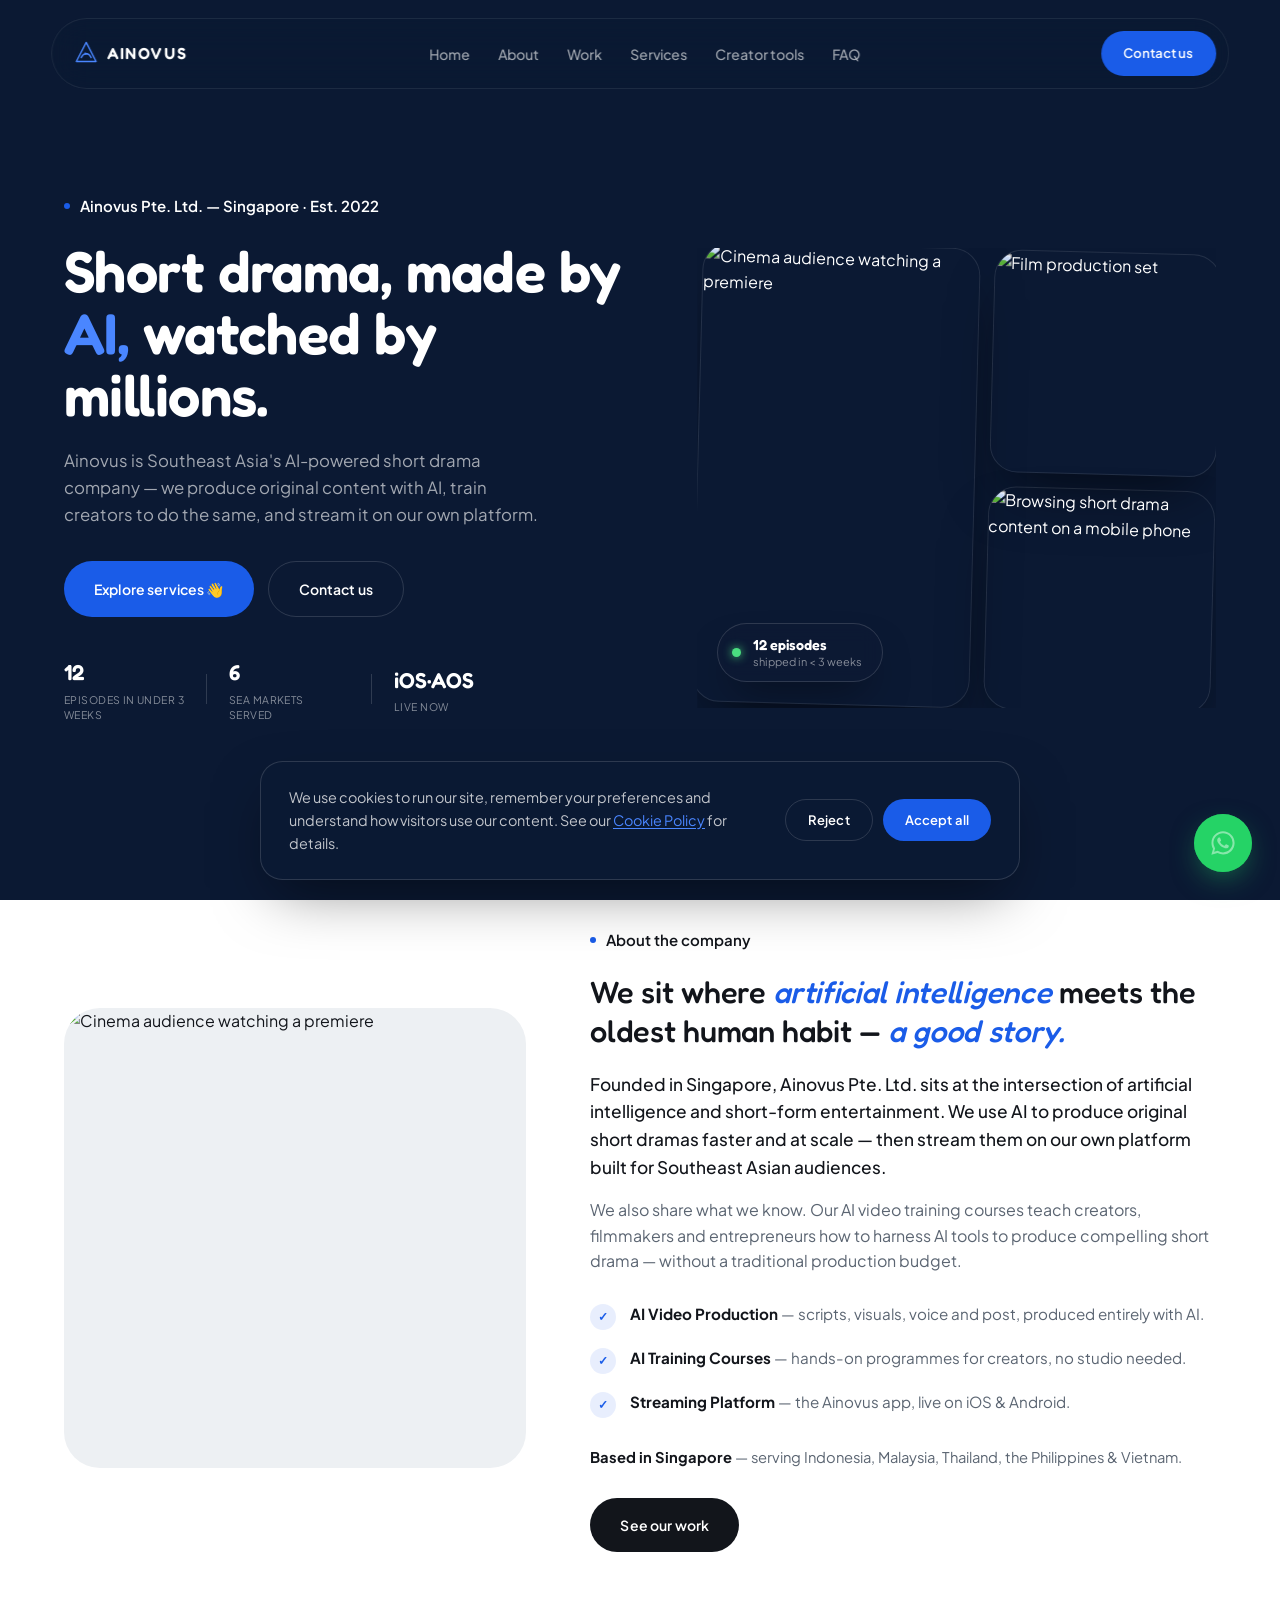
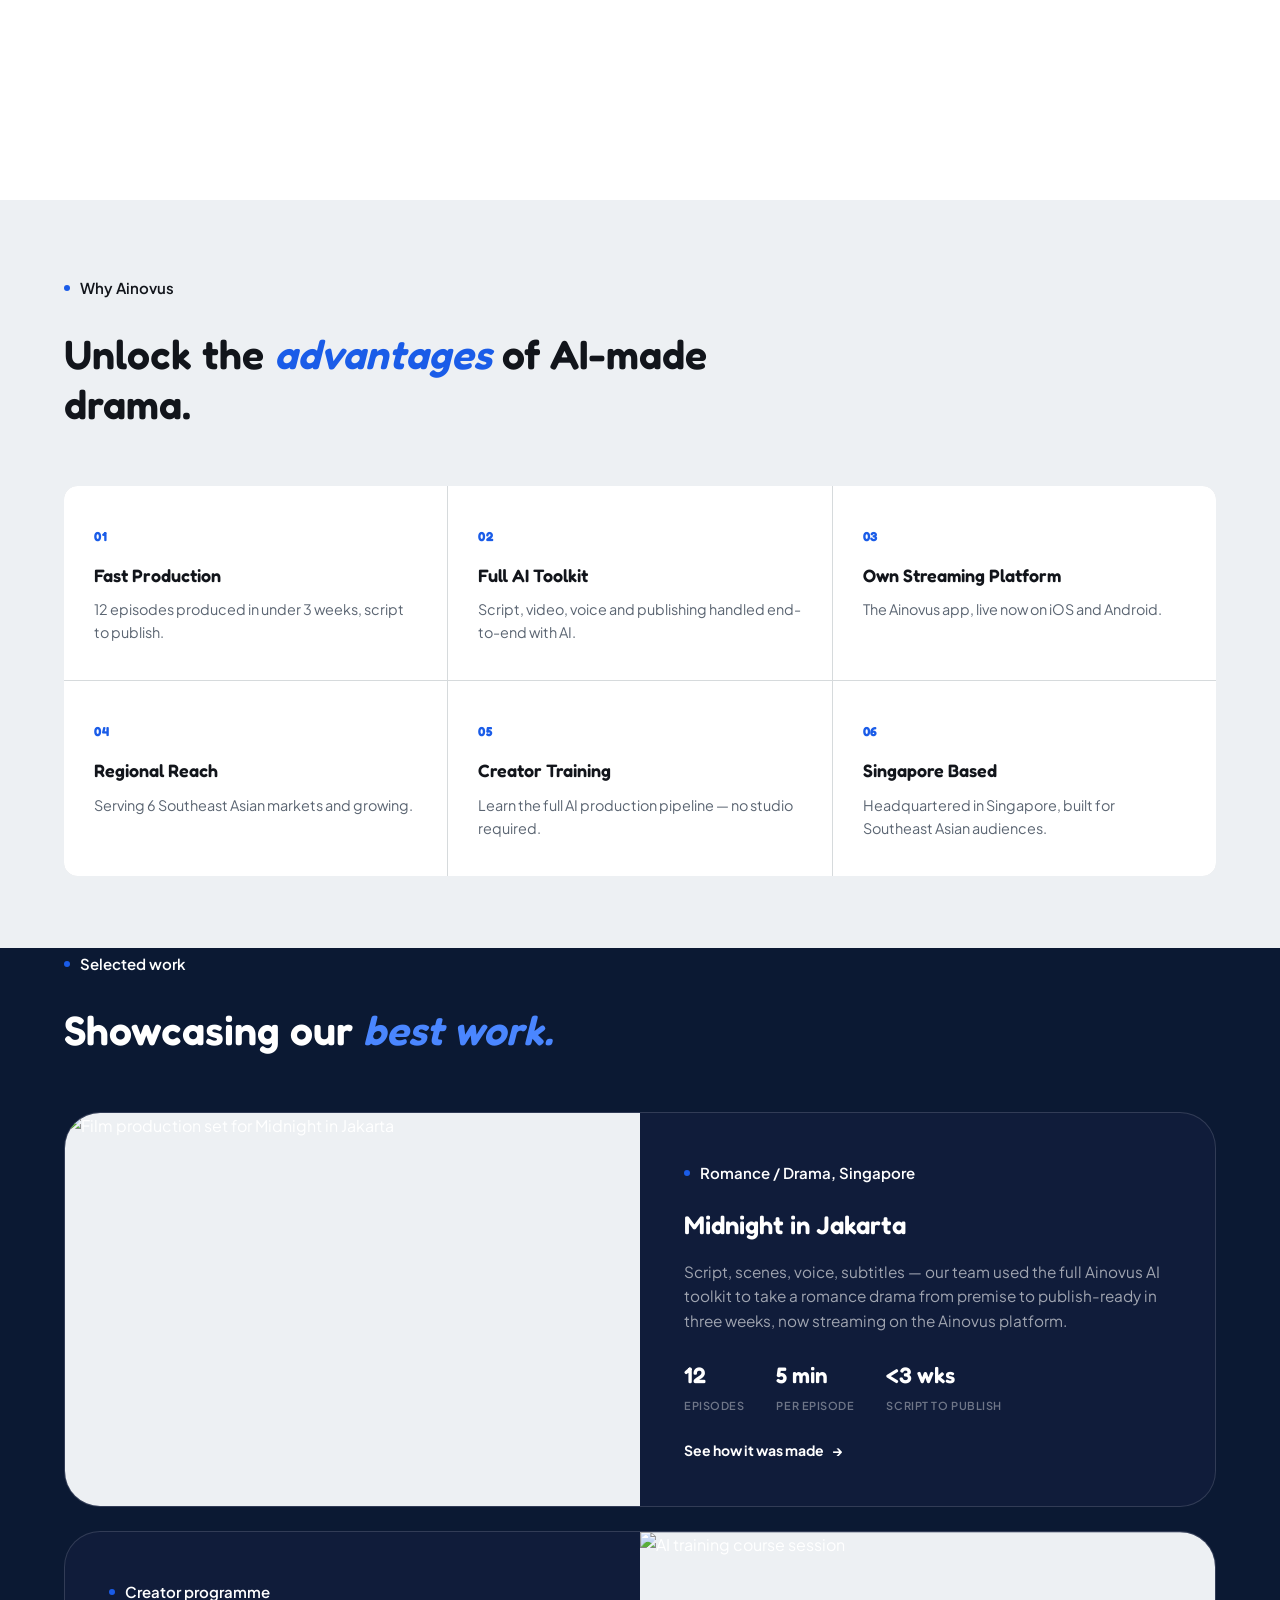
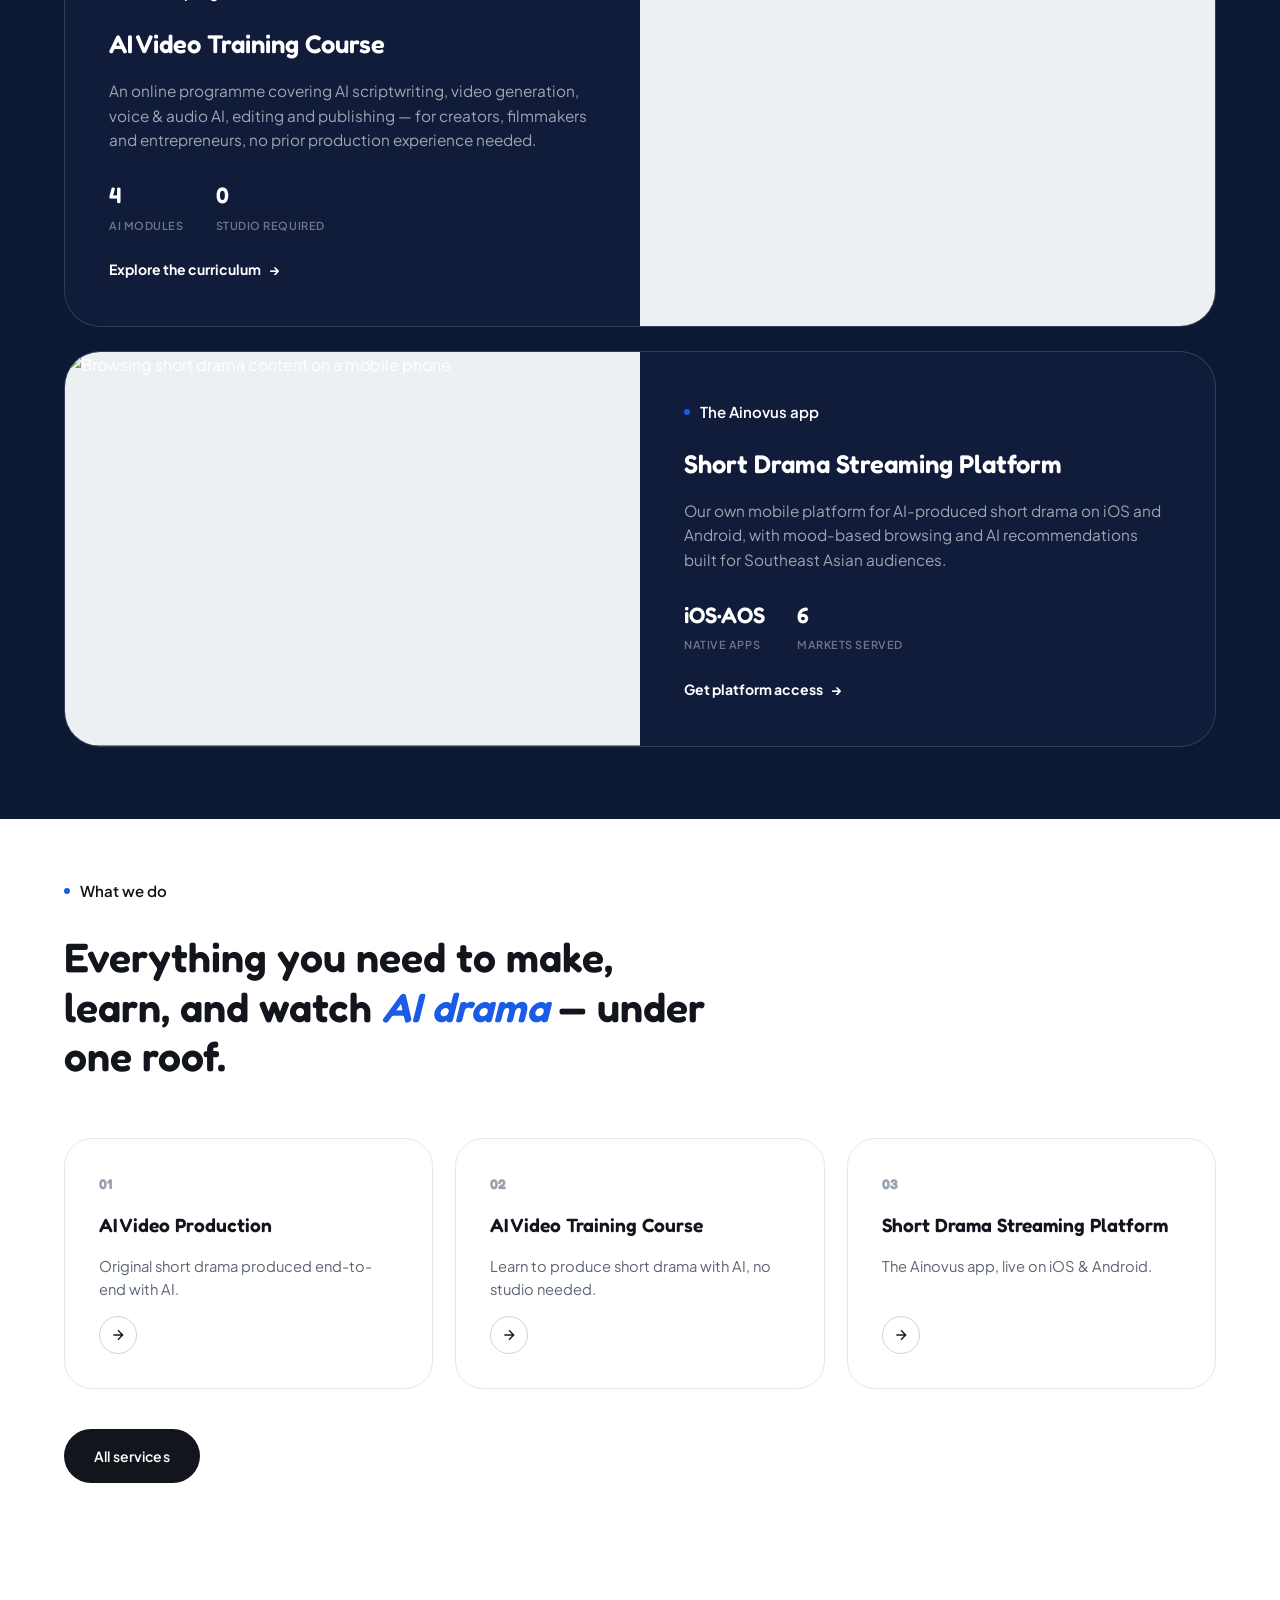
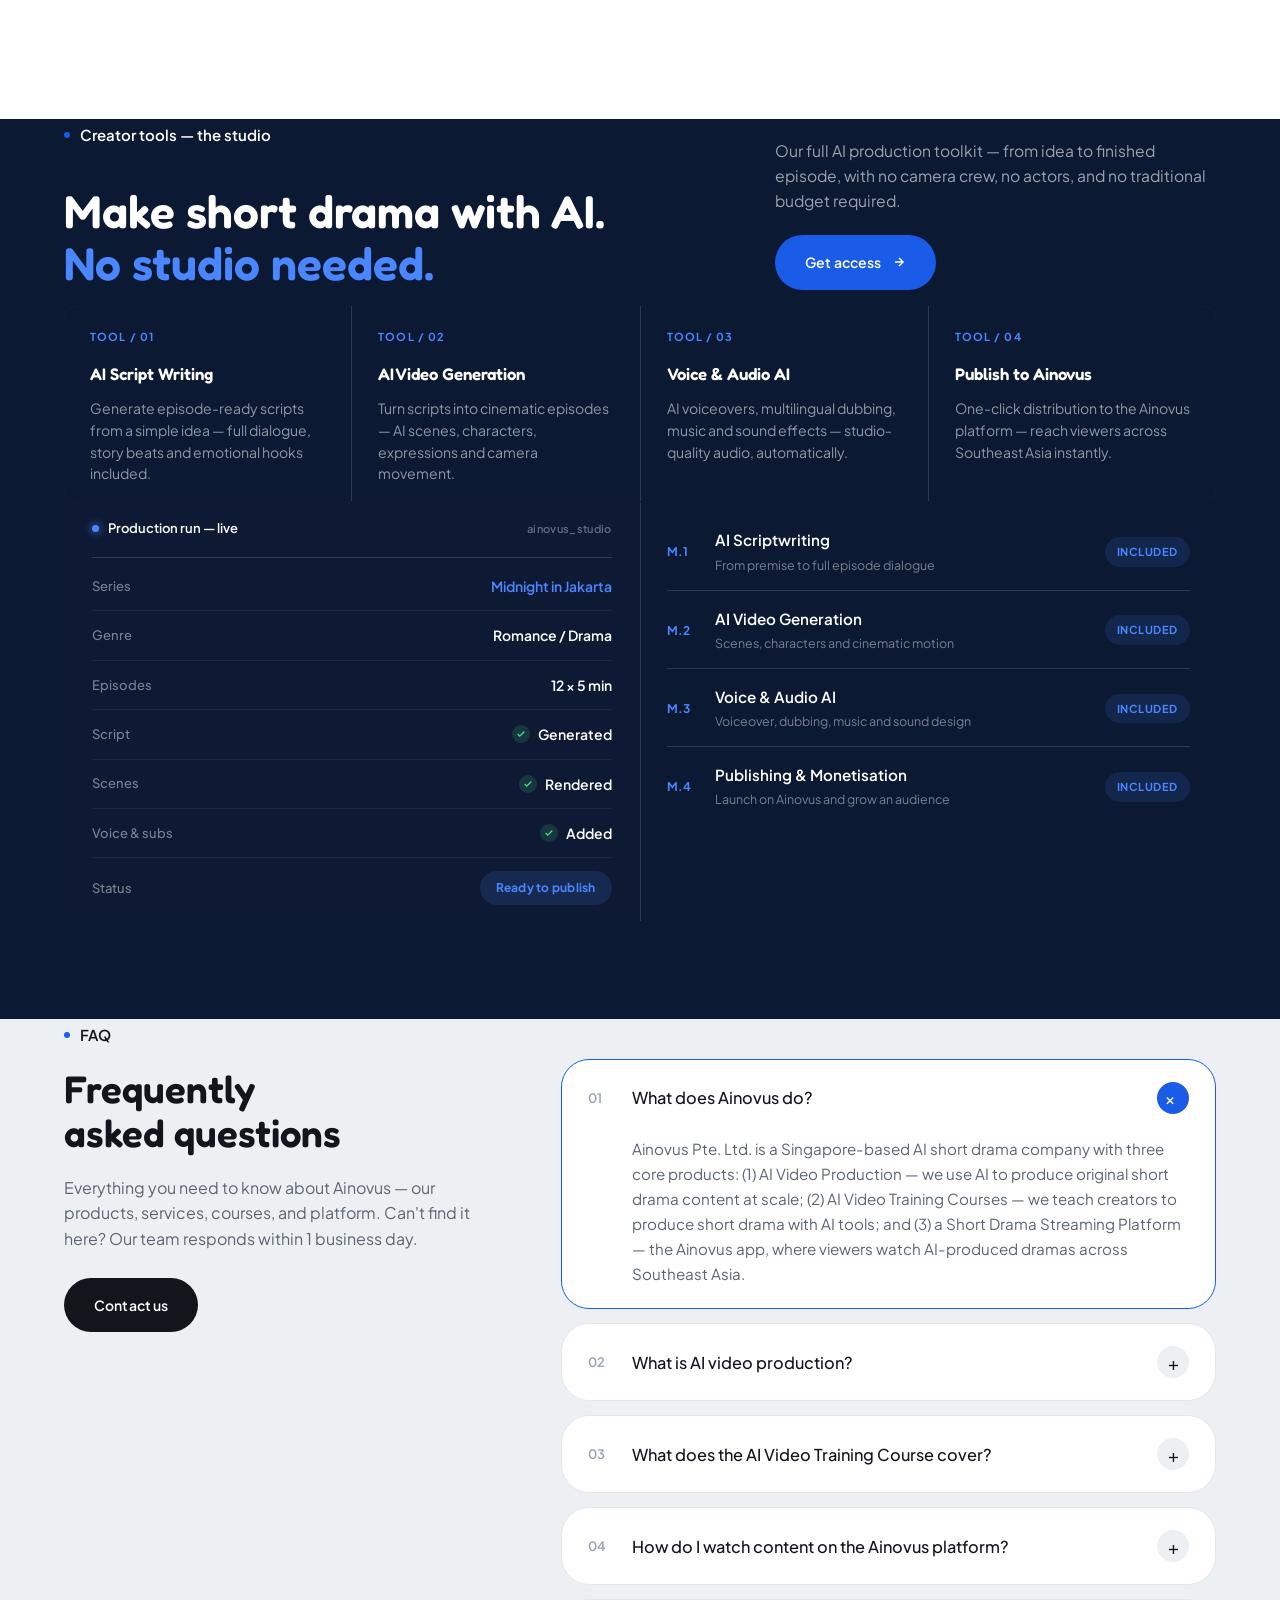
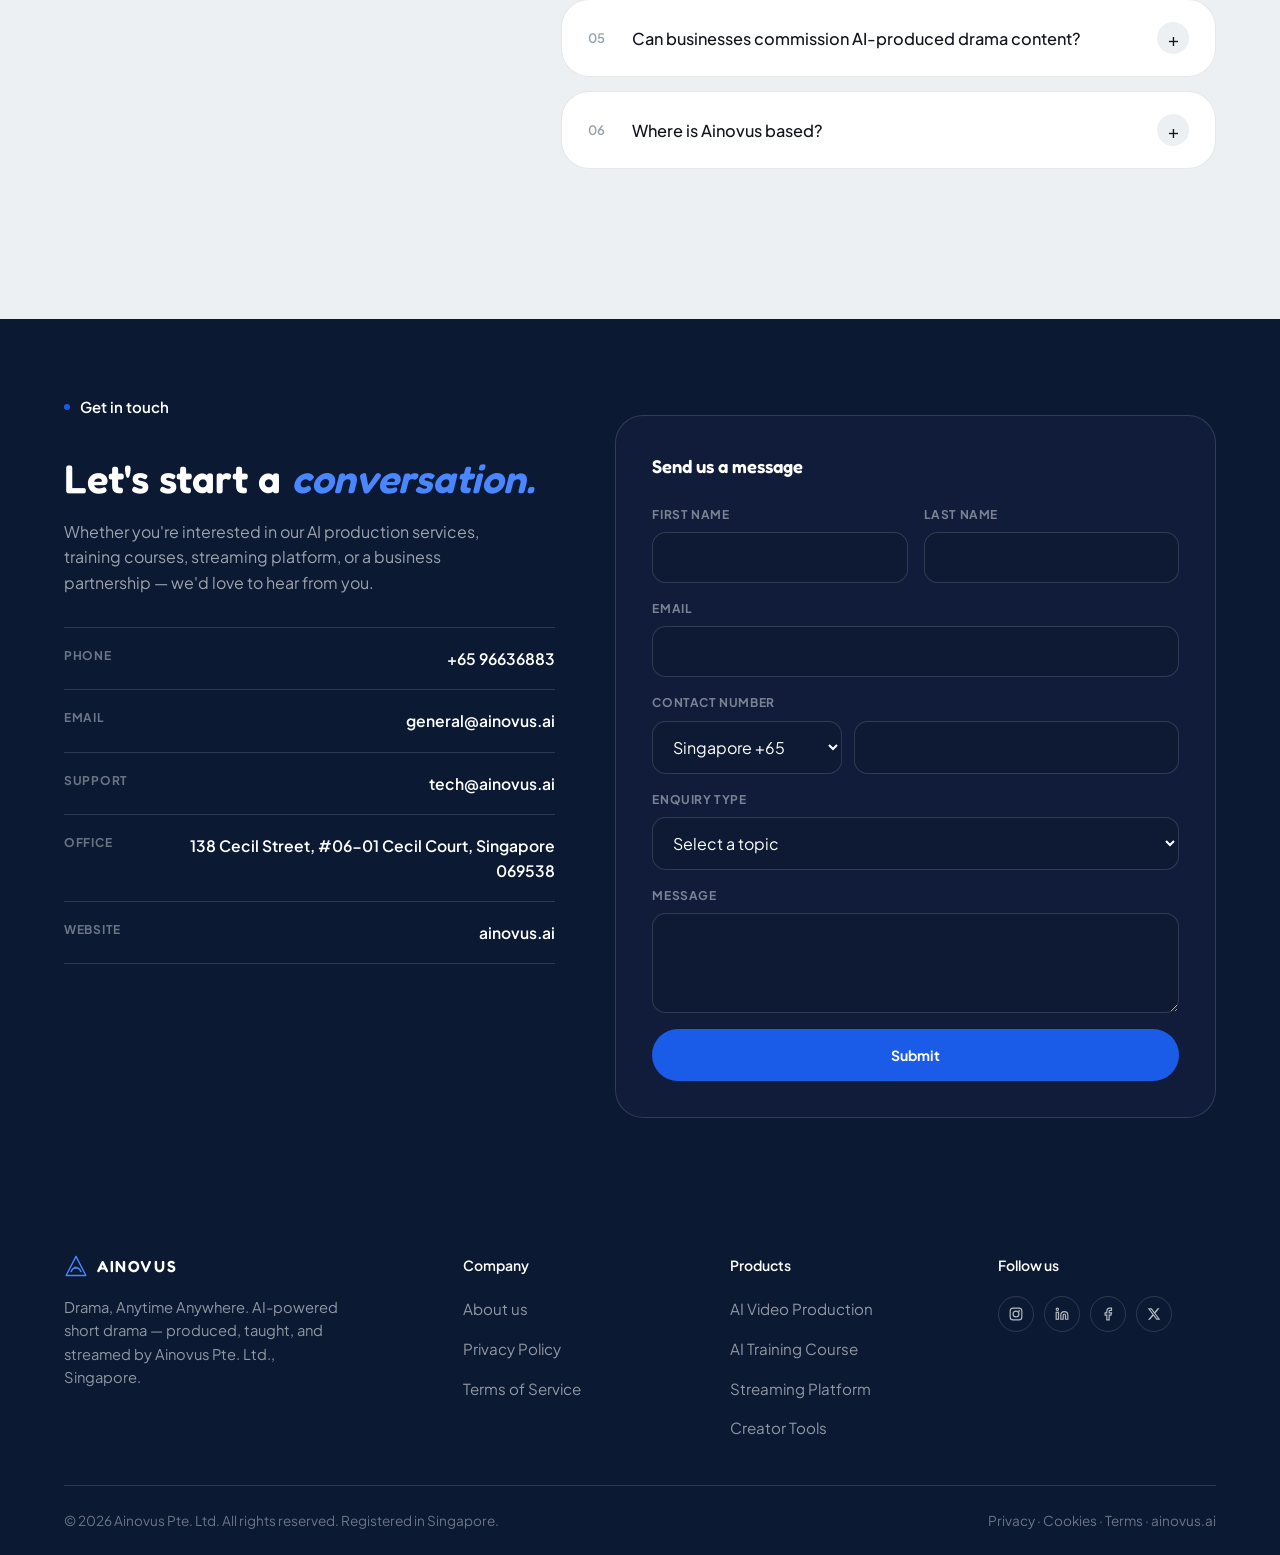
==== index.html @ 92f5eed1 "Initial commit: Ainovus AI website source Static marketing site for Ainovus Pte. Ltd. (AI short dram" ====
<!DOCTYPE html>
<html lang="en">
<head>
<meta charset="UTF-8"/>
<meta name="viewport" content="width=device-width, initial-scale=1.0, viewport-fit=cover"/>
<title>Ainovus Pte. Ltd. — AI Short Drama Studio | Produce. Learn. Stream.</title>
<meta name="description" content="Ainovus is Southeast Asia's AI-powered short drama company — we produce original content with AI, train creators to do the same, and stream it on our own platform."/>
<meta name="theme-color" content="#0B1933"/>
<link rel="icon" href="data:image/svg+xml,%3Csvg xmlns='http://www.w3.org/2000/svg' viewBox='0 0 34 34'%3E%3Cpath d='M17 2L31 29H3L17 2Z' stroke='%231A5CE8' stroke-width='2' stroke-linejoin='round' fill='none'/%3E%3Cpath d='M10 23.5C10 23.5 12.5 18 17 18C21.5 18 24 23.5 24 23.5' stroke='%231A5CE8' stroke-width='2' stroke-linecap='round' fill='none'/%3E%3Cpolygon points='15,16 15,20 20,18' fill='%231A5CE8'/%3E%3C/svg%3E"/>
<link rel="preconnect" href="https://fonts.googleapis.com"/>
<link rel="preconnect" href="https://fonts.gstatic.com" crossorigin=""/>
<link href="https://fonts.googleapis.com/css2?family=Fredoka:wght@400;500;600;700&family=Plus+Jakarta+Sans:wght@300;400;500;600;700;800&display=swap" rel="stylesheet"/>
<link rel="stylesheet" href="styles.css"/>
</head>
<body>

<div class="preloader" id="preloader">
  <svg class="pre-mark" viewBox="0 0 34 34" fill="none">
    <path d="M17 2L31 29H3L17 2Z" stroke="#4A86FF" stroke-width="1.4" stroke-linejoin="round"/>
    <path d="M10 23.5C10 23.5 12.5 18 17 18C21.5 18 24 23.5 24 23.5" stroke="#4A86FF" stroke-width="1.4" stroke-linecap="round"/>
    <polygon points="15,16 15,20 20,18" fill="none" stroke="#8AB4FF" stroke-width="1.2"/>
  </svg>
  <div class="pre-word">AINOVUS</div>
  <div class="pre-sub">AI Short Drama Studio</div>
</div>

<div class="scroll-progress" id="scrollProgress"></div>

<div class="nav-mask"></div>
<!-- NAV -->
<nav id="nav">
  <a class="nav-logo" href="#home">
    <svg viewBox="0 0 34 34" fill="none">
      <path d="M17 2L31 29H3L17 2Z" stroke="#4A86FF" stroke-width="2" stroke-linejoin="round"/>
      <path d="M10 23.5C10 23.5 12.5 18 17 18C21.5 18 24 23.5 24 23.5" stroke="#4A86FF" stroke-width="2" stroke-linecap="round"/>
      <polygon points="15,16 15,20 20,18" fill="#4A86FF"/>
    </svg>
    <span class="nav-word">AINOVUS</span>
  </a>
  <ul class="nav-links">
    <li><a class="nav-a" href="#home">Home</a></li>
    <li><a class="nav-a" href="#about">About</a></li>
    <li><a class="nav-a" href="#work">Work</a></li>
    <li><a class="nav-a" href="#services">Services</a></li>
    <li><a class="nav-a" href="#creators">Creator tools</a></li>
    <li><a class="nav-a" href="#faq">FAQ</a></li>
  </ul>
  <a class="nav-cta btn btn-fill" href="#contact"><span>Contact us</span></a>
  <button class="ham" id="ham" aria-label="Menu" aria-expanded="false"><span></span><span></span><span></span></button>
</nav>
<div class="mob-nav" id="mob">
  <a class="nav-a" href="#home"><small>01</small>Home</a>
  <a class="nav-a" href="#about"><small>02</small>About</a>
  <a class="nav-a" href="#work"><small>03</small>Work</a>
  <a class="nav-a" href="#services"><small>04</small>Services</a>
  <a class="nav-a" href="#creators"><small>05</small>Creator tools</a>
  <a class="nav-a" href="#faq"><small>06</small>FAQ</a>
  <a class="nav-a" href="#contact"><small>07</small>Contact us</a>
  <div class="mob-meta">Singapore · ainovus.ai · +65 96636883</div>
</div>

<!-- HERO -->
<section id="home">
  <div class="wrap hero-grid">
    <div class="hero-left">
      <div class="hero-kicker label on-dark reveal">Ainovus Pte. Ltd. — Singapore · Est. 2022</div>
      <h1 class="hero-title reveal">Short drama, made by <em>AI,</em> watched by millions.</h1>
      <p class="hero-sub reveal">Ainovus is Southeast Asia's AI-powered short drama company — we produce original content with AI, train creators to do the same, and stream it on our own platform.</p>
      <div class="hero-ctas reveal">
        <a class="btn btn-fill" href="#services"><span>Explore services 👋</span></a>
        <a class="btn btn-ghost-w" href="#contact">Contact us</a>
      </div>
      <div class="hero-stats reveal">
        <div class="hstat"><span class="hstat-n">12</span><span class="hstat-l">Episodes in under 3 weeks</span></div>
        <div class="hstat-div"></div>
        <div class="hstat"><span class="hstat-n">6</span><span class="hstat-l">SEA markets served</span></div>
        <div class="hstat-div"></div>
        <div class="hstat"><span class="hstat-n">iOS·AOS</span><span class="hstat-l">Live now</span></div>
      </div>
    </div>
    <div class="hero-right reveal-img">
      <div class="collage">
        <div class="col-tile col-a"><img src="https://images.unsplash.com/photo-1489599849927-2ee91cede3ba?w=800&q=80&auto=format&fit=crop" alt="Cinema audience watching a premiere" loading="lazy" decoding="async"/></div>
        <div class="col-tile col-b"><img src="https://images.unsplash.com/photo-1598899134739-24c46f58b8c0?w=800&q=80&auto=format&fit=crop" alt="Film production set" loading="lazy" decoding="async"/></div>
        <div class="col-tile col-c"><img src="https://images.unsplash.com/photo-1586953208448-b95a79798f07?w=800&q=80&auto=format&fit=crop" alt="Browsing short drama content on a mobile phone" loading="lazy" decoding="async"/></div>
      </div>
      <div class="collage-badge">
        <span class="cb-dot"></span>
        <div><strong>12 episodes</strong><small>shipped in &lt; 3 weeks</small></div>
      </div>
    </div>
  </div>
</section>


<!-- ABOUT -->
<section id="about">
  <div class="wrap">
    <div class="split-block reveal">
      <figure class="split-img reveal-img">
        <img src="https://images.unsplash.com/photo-1489599849927-2ee91cede3ba?w=1100&q=80&auto=format&fit=crop" alt="Cinema audience watching a premiere" loading="lazy" decoding="async"/>
      </figure>
      <div class="split-body">
        <span class="label">About the company</span>
        <h2 class="split-title">We sit where <span class="it">artificial intelligence</span> meets the oldest human habit — <span class="it">a good story.</span></h2>
        <p class="lede">Founded in Singapore, Ainovus Pte. Ltd. sits at the intersection of artificial intelligence and short-form entertainment. We use AI to produce original short dramas faster and at scale — then stream them on our own platform built for Southeast Asian audiences.</p>
        <p class="body-t">We also share what we know. Our AI video training courses teach creators, filmmakers and entrepreneurs how to harness AI tools to produce compelling short drama — without a traditional production budget.</p>
        <ul class="check-list">
          <li><span class="check-ico">✓</span><div><strong>AI Video Production</strong> — scripts, visuals, voice and post, produced entirely with AI.</div></li>
          <li><span class="check-ico">✓</span><div><strong>AI Training Courses</strong> — hands-on programmes for creators, no studio needed.</div></li>
          <li><span class="check-ico">✓</span><div><strong>Streaming Platform</strong> — the Ainovus app, live on iOS &amp; Android.</div></li>
        </ul>
        <p class="based-line"><strong>Based in Singapore</strong> — serving Indonesia, Malaysia, Thailand, the Philippines &amp; Vietnam.</p>
        <a class="btn btn-dark" href="#work">See our work</a>
      </div>
    </div>
  </div>
</section>

<!-- ADVANTAGES -->
<section id="advantages" class="sec-gray">
  <div class="wrap">
    <div class="sec-head reveal">
      <span class="label">Why Ainovus</span>
      <h2 class="sec-title">Unlock the <span class="it">advantages</span> of AI-made drama.</h2>
    </div>
    <div class="adv-grid">
      <div class="adv-card reveal"><span class="adv-no">01</span><h3>Fast Production</h3><p>12 episodes produced in under 3 weeks, script to publish.</p></div>
      <div class="adv-card reveal" style="transition-delay:.06s"><span class="adv-no">02</span><h3>Full AI Toolkit</h3><p>Script, video, voice and publishing handled end-to-end with AI.</p></div>
      <div class="adv-card reveal" style="transition-delay:.12s"><span class="adv-no">03</span><h3>Own Streaming Platform</h3><p>The Ainovus app, live now on iOS and Android.</p></div>
      <div class="adv-card reveal" style="transition-delay:.18s"><span class="adv-no">04</span><h3>Regional Reach</h3><p>Serving 6 Southeast Asian markets and growing.</p></div>
      <div class="adv-card reveal" style="transition-delay:.24s"><span class="adv-no">05</span><h3>Creator Training</h3><p>Learn the full AI production pipeline — no studio required.</p></div>
      <div class="adv-card reveal" style="transition-delay:.3s"><span class="adv-no">06</span><h3>Singapore Based</h3><p>Headquartered in Singapore, built for Southeast Asian audiences.</p></div>
    </div>
  </div>
</section>

<!-- WORK -->
<section id="work" class="sec-dark">
  <div class="wrap">
    <div class="sec-head reveal">
      <span class="label on-dark">Selected work</span>
      <h2 class="sec-title">Showcasing our <span class="it">best work.</span></h2>
    </div>

    <div class="work-item">
      <figure class="work-img reveal-img">
        <img src="https://images.unsplash.com/photo-1598899134739-24c46f58b8c0?w=900&q=80&auto=format&fit=crop" alt="Film production set for Midnight in Jakarta" loading="lazy" decoding="async"/>
      </figure>
      <div class="work-body">
        <span class="label on-dark">Romance / Drama, Singapore</span>
        <h3 class="work-title">Midnight in Jakarta</h3>
        <p class="work-desc">Script, scenes, voice, subtitles — our team used the full Ainovus AI toolkit to take a romance drama from premise to publish-ready in three weeks, now streaming on the Ainovus platform.</p>
        <div class="work-stats">
          <div class="wstat"><span class="wstat-n">12</span><span class="wstat-l">Episodes</span></div>
          <div class="wstat"><span class="wstat-n">5 min</span><span class="wstat-l">Per episode</span></div>
          <div class="wstat"><span class="wstat-n">&lt;3 wks</span><span class="wstat-l">Script to publish</span></div>
        </div>
        <a class="read-link" href="#creators">See how it was made <span class="arrow-e">→</span></a>
      </div>
    </div>

    <div class="work-item reverse">
      <figure class="work-img reveal-img">
        <img src="https://images.unsplash.com/photo-1552664730-d307ca884978?w=900&q=80&auto=format&fit=crop" alt="AI training course session" loading="lazy" decoding="async"/>
      </figure>
      <div class="work-body">
        <span class="label on-dark">Creator programme</span>
        <h3 class="work-title">AI Video Training Course</h3>
        <p class="work-desc">An online programme covering AI scriptwriting, video generation, voice &amp; audio AI, editing and publishing — for creators, filmmakers and entrepreneurs, no prior production experience needed.</p>
        <div class="work-stats">
          <div class="wstat"><span class="wstat-n">4</span><span class="wstat-l">AI modules</span></div>
          <div class="wstat"><span class="wstat-n">0</span><span class="wstat-l">Studio required</span></div>
        </div>
        <a class="read-link" href="#creators">Explore the curriculum <span class="arrow-e">→</span></a>
      </div>
    </div>

    <div class="work-item">
      <figure class="work-img reveal-img">
        <img src="https://images.unsplash.com/photo-1586953208448-b95a79798f07?w=900&q=80&auto=format&fit=crop" alt="Browsing short drama content on a mobile phone" loading="lazy" decoding="async"/>
      </figure>
      <div class="work-body">
        <span class="label on-dark">The Ainovus app</span>
        <h3 class="work-title">Short Drama Streaming Platform</h3>
        <p class="work-desc">Our own mobile platform for AI-produced short drama on iOS and Android, with mood-based browsing and AI recommendations built for Southeast Asian audiences.</p>
        <div class="work-stats">
          <div class="wstat"><span class="wstat-n">iOS·AOS</span><span class="wstat-l">Native apps</span></div>
          <div class="wstat"><span class="wstat-n">6</span><span class="wstat-l">Markets served</span></div>
        </div>
        <a class="read-link" href="#contact">Get platform access <span class="arrow-e">→</span></a>
      </div>
    </div>
  </div>
</section>

<!-- SERVICES -->
<section id="services">
  <div class="wrap">
    <div class="sec-head reveal">
      <span class="label">What we do</span>
      <h2 class="sec-title">Everything you need to make, learn, and watch <span class="it">AI drama</span> — under one roof.</h2>
    </div>
    <div class="srv-grid">
      <a class="srv-card reveal" href="#contact">
        <span class="srv-no">01</span>
        <h3 class="srv-name">AI Video Production</h3>
        <p class="srv-desc">Original short drama produced end-to-end with AI.</p>
        <span class="srv-arrow"><svg width="16" height="16" viewBox="0 0 24 24" fill="none" stroke="currentColor" stroke-width="2"><path d="M5 12h14M12 5l7 7-7 7"/></svg></span>
      </a>
      <a class="srv-card reveal" style="transition-delay:.06s" href="#contact">
        <span class="srv-no">02</span>
        <h3 class="srv-name">AI Video Training Course</h3>
        <p class="srv-desc">Learn to produce short drama with AI, no studio needed.</p>
        <span class="srv-arrow"><svg width="16" height="16" viewBox="0 0 24 24" fill="none" stroke="currentColor" stroke-width="2"><path d="M5 12h14M12 5l7 7-7 7"/></svg></span>
      </a>
      <a class="srv-card reveal" style="transition-delay:.12s" href="#contact">
        <span class="srv-no">03</span>
        <h3 class="srv-name">Short Drama Streaming Platform</h3>
        <p class="srv-desc">The Ainovus app, live on iOS &amp; Android.</p>
        <span class="srv-arrow"><svg width="16" height="16" viewBox="0 0 24 24" fill="none" stroke="currentColor" stroke-width="2"><path d="M5 12h14M12 5l7 7-7 7"/></svg></span>
      </a>
    </div>
    <a class="btn btn-dark srv-all" href="#contact">All services</a>
  </div>
</section>

<!-- CREATOR TOOLS -->
<section id="creators">
  <div class="wrap creators-inner">
    <div class="cr-head">
      <div class="reveal">
        <span class="label on-dark">Creator tools — the studio</span>
        <h2 class="cr-title">Make short drama with AI.<br/><em>No studio needed.</em></h2>
      </div>
      <div class="cr-side reveal">
        <p>Our full AI production toolkit — from idea to finished episode, with no camera crew, no actors, and no traditional budget required.</p>
        <a class="btn btn-fill" href="#contact"><span>Get access</span><svg width="14" height="14" viewBox="0 0 24 24" fill="none" stroke="currentColor" stroke-width="2.5"><path d="M5 12h14M12 5l7 7-7 7"/></svg></a>
      </div>
    </div>

    <div class="cr-grid">
      <div class="cr-cell reveal"><span class="cr-cell-no">Tool / 01</span><h3>AI Script Writing</h3><p>Generate episode-ready scripts from a simple idea — full dialogue, story beats and emotional hooks included.</p></div>
      <div class="cr-cell reveal" style="transition-delay:.08s"><span class="cr-cell-no">Tool / 02</span><h3>AI Video Generation</h3><p>Turn scripts into cinematic episodes — AI scenes, characters, expressions and camera movement.</p></div>
      <div class="cr-cell reveal" style="transition-delay:.16s"><span class="cr-cell-no">Tool / 03</span><h3>Voice &amp; Audio AI</h3><p>AI voiceovers, multilingual dubbing, music and sound effects — studio-quality audio, automatically.</p></div>
      <div class="cr-cell reveal" style="transition-delay:.24s"><span class="cr-cell-no">Tool / 04</span><h3>Publish to Ainovus</h3><p>One-click distribution to the Ainovus platform — reach viewers across Southeast Asia instantly.</p></div>
    </div>

    <div class="cr-log">
      <div class="log-sheet reveal" id="logSheet">
        <div class="log-head"><span class="log-live"><i></i>Production run — live</span><span class="log-tag">ainovus_studio</span></div>
        <div class="log-row"><span class="log-k">Series</span><span class="log-v accent">Midnight in Jakarta</span></div>
        <div class="log-row"><span class="log-k">Genre</span><span class="log-v">Romance / Drama</span></div>
        <div class="log-row"><span class="log-k">Episodes</span><span class="log-v">12 × 5 min</span></div>
        <div class="log-row"><span class="log-k">Script</span><span class="log-v"><span class="log-check"><svg width="10" height="10" viewBox="0 0 24 24" fill="none" stroke="currentColor" stroke-width="3"><path d="M20 6 9 17l-5-5"/></svg></span>Generated</span></div>
        <div class="log-row"><span class="log-k">Scenes</span><span class="log-v"><span class="log-check"><svg width="10" height="10" viewBox="0 0 24 24" fill="none" stroke="currentColor" stroke-width="3"><path d="M20 6 9 17l-5-5"/></svg></span>Rendered</span></div>
        <div class="log-row"><span class="log-k">Voice &amp; subs</span><span class="log-v"><span class="log-check"><svg width="10" height="10" viewBox="0 0 24 24" fill="none" stroke="currentColor" stroke-width="3"><path d="M20 6 9 17l-5-5"/></svg></span>Added</span></div>
        <div class="log-row"><span class="log-k">Status</span><span class="log-status">Ready to publish</span></div>
      </div>
      <div class="cr-modules reveal">
        <div class="mod-row"><span class="mod-no">M.1</span><span class="mod-name">AI Scriptwriting<small>From premise to full episode dialogue</small></span><span class="mod-tag">Included</span></div>
        <div class="mod-row"><span class="mod-no">M.2</span><span class="mod-name">AI Video Generation<small>Scenes, characters and cinematic motion</small></span><span class="mod-tag">Included</span></div>
        <div class="mod-row"><span class="mod-no">M.3</span><span class="mod-name">Voice &amp; Audio AI<small>Voiceover, dubbing, music and sound design</small></span><span class="mod-tag">Included</span></div>
        <div class="mod-row"><span class="mod-no">M.4</span><span class="mod-name">Publishing &amp; Monetisation<small>Launch on Ainovus and grow an audience</small></span><span class="mod-tag">Included</span></div>
      </div>
    </div>
  </div>
</section>

<!-- FAQ -->
<section id="faq" class="sec-gray">
  <div class="wrap">
    <div class="faq-grid">
      <div class="faq-left reveal">
        <span class="label">FAQ</span>
        <h2>Frequently<br/>asked questions</h2>
        <p>Everything you need to know about Ainovus — our products, services, courses, and platform. Can't find it here? Our team responds within 1 business day.</p>
        <a class="btn btn-dark" href="#contact">Contact us</a>
      </div>
      <div class="faq-list">
        <div class="fi open reveal">
          <button class="fq" aria-expanded="true"><span class="fq-no">01</span>What does Ainovus do?<span class="fi-icon">+</span></button>
          <div class="fa" style="max-height:240px"><div class="fa-inner">Ainovus Pte. Ltd. is a Singapore-based AI short drama company with three core products: (1) AI Video Production — we use AI to produce original short drama content at scale; (2) AI Video Training Courses — we teach creators to produce short drama with AI tools; and (3) a Short Drama Streaming Platform — the Ainovus app, where viewers watch AI-produced dramas across Southeast Asia.</div></div>
        </div>
        <div class="fi reveal">
          <button class="fq" aria-expanded="false"><span class="fq-no">02</span>What is AI video production?<span class="fi-icon">+</span></button>
          <div class="fa"><div class="fa-inner">AI video production uses artificial intelligence to generate short drama content — from writing scripts and creating characters to generating video scenes, adding voiceover, music, and subtitles. At Ainovus, we use this to produce high-quality short drama series much faster and more cost-effectively than traditional film production.</div></div>
        </div>
        <div class="fi reveal">
          <button class="fq" aria-expanded="false"><span class="fq-no">03</span>What does the AI Video Training Course cover?<span class="fi-icon">+</span></button>
          <div class="fa"><div class="fa-inner">Our AI video training course covers the full short drama production pipeline: Module 1 — AI scriptwriting; Module 2 — AI video generation; Module 3 — voice, audio, and sound design with AI; Module 4 — publishing and monetisation. It's designed for creators, filmmakers, and entrepreneurs. No prior production experience required.</div></div>
        </div>
        <div class="fi reveal">
          <button class="fq" aria-expanded="false"><span class="fq-no">04</span>How do I watch content on the Ainovus platform?<span class="fi-icon">+</span></button>
          <div class="fa"><div class="fa-inner">Download the Ainovus app on iOS or Android, or visit ainovus.ai. Create a free account and start watching original AI-produced short drama content. Our platform offers mood-based browsing and AI-powered recommendations tailored to Southeast Asian audiences.</div></div>
        </div>
        <div class="fi reveal">
          <button class="fq" aria-expanded="false"><span class="fq-no">05</span>Can businesses commission AI-produced drama content?<span class="fi-icon">+</span></button>
          <div class="fa"><div class="fa-inner">Yes. We work with businesses, brands, and media companies on custom AI-produced short drama content, branded series, and co-production projects. Contact us via the form below to discuss your needs.</div></div>
        </div>
        <div class="fi reveal">
          <button class="fq" aria-expanded="false"><span class="fq-no">06</span>Where is Ainovus based?<span class="fi-icon">+</span></button>
          <div class="fa"><div class="fa-inner">Ainovus Pte. Ltd. is headquartered in Singapore at 138 Cecil Street, #06-01 Cecil Court, Singapore 069538. We primarily serve Southeast Asian markets including Singapore, Indonesia, Malaysia, Thailand, the Philippines, and Vietnam.</div></div>
        </div>
      </div>
    </div>
  </div>
</section>

<!-- CONTACT -->
<section id="contact" class="sec-dark">
  <div class="wrap">
    <span class="label on-dark reveal">Get in touch</span>
    <div class="contact-grid">
      <div class="reveal">
        <h2 class="contact-h">Let's start a <span class="it">conversation.</span></h2>
        <p class="contact-p">Whether you're interested in our AI production services, training courses, streaming platform, or a business partnership — we'd love to hear from you.</p>
        <div class="cdetails">
          <div class="cd"><span class="cd-k">Phone</span><span class="cd-v"><a href="tel:+6596636883">+65 96636883</a></span></div>
          <div class="cd"><span class="cd-k">Email</span><span class="cd-v"><a href="mailto:general@ainovus.ai">general@ainovus.ai</a></span></div>
          <div class="cd"><span class="cd-k">Support</span><span class="cd-v"><a href="mailto:tech@ainovus.ai">tech@ainovus.ai</a></span></div>
          <div class="cd"><span class="cd-k">Office</span><span class="cd-v">138 Cecil Street, #06-01 Cecil Court, Singapore 069538</span></div>
          <div class="cd"><span class="cd-k">Website</span><span class="cd-v"><a href="https://ainovus.ai">ainovus.ai</a></span></div>
        </div>
      </div>
      <div class="form-wrap reveal">
        <div class="form-title">Send us a message</div>
        <form id="contactForm">
          <div class="fr2">
            <div class="fg"><label for="fname">First name</label><input id="fname" type="text" required/></div>
            <div class="fg"><label for="lname">Last name</label><input id="lname" type="text" required/></div>
          </div>
          <div class="fg"><label for="femail">Email</label><input id="femail" type="email" required/></div>
          <div class="fg">
            <label for="fphone">Contact number</label>
            <div class="fr-phone">
              <select id="fphonecode" aria-label="Country code" required>
                <option value="+65" selected>Singapore +65</option>
                <option value="+93">Afghanistan +93</option>
                <option value="+355">Albania +355</option>
                <option value="+213">Algeria +213</option>
                <option value="+1684">American Samoa +1684</option>
                <option value="+376">Andorra +376</option>
                <option value="+244">Angola +244</option>
                <option value="+1264">Anguilla +1264</option>
                <option value="+1268">Antigua and Barbuda +1268</option>
                <option value="+54">Argentina +54</option>
                <option value="+374">Armenia +374</option>
                <option value="+297">Aruba +297</option>
                <option value="+61">Australia +61</option>
                <option value="+43">Austria +43</option>
                <option value="+994">Azerbaijan +994</option>
                <option value="+1242">Bahamas +1242</option>
                <option value="+973">Bahrain +973</option>
                <option value="+880">Bangladesh +880</option>
                <option value="+1246">Barbados +1246</option>
                <option value="+375">Belarus +375</option>
                <option value="+32">Belgium +32</option>
                <option value="+501">Belize +501</option>
                <option value="+229">Benin +229</option>
                <option value="+1441">Bermuda +1441</option>
                <option value="+975">Bhutan +975</option>
                <option value="+591">Bolivia +591</option>
                <option value="+387">Bosnia and Herzegovina +387</option>
                <option value="+267">Botswana +267</option>
                <option value="+55">Brazil +55</option>
                <option value="+1284">British Virgin Islands +1284</option>
                <option value="+673">Brunei +673</option>
                <option value="+359">Bulgaria +359</option>
                <option value="+226">Burkina Faso +226</option>
                <option value="+257">Burundi +257</option>
                <option value="+855">Cambodia +855</option>
                <option value="+237">Cameroon +237</option>
                <option value="+1">Canada +1</option>
                <option value="+238">Cape Verde +238</option>
                <option value="+1345">Cayman Islands +1345</option>
                <option value="+236">Central African Republic +236</option>
                <option value="+235">Chad +235</option>
                <option value="+56">Chile +56</option>
                <option value="+86">China +86</option>
                <option value="+57">Colombia +57</option>
                <option value="+269">Comoros +269</option>
                <option value="+242">Congo +242</option>
                <option value="+243">Congo (DRC) +243</option>
                <option value="+682">Cook Islands +682</option>
                <option value="+506">Costa Rica +506</option>
                <option value="+385">Croatia +385</option>
                <option value="+53">Cuba +53</option>
                <option value="+599">Curaçao +599</option>
                <option value="+357">Cyprus +357</option>
                <option value="+420">Czech Republic +420</option>
                <option value="+45">Denmark +45</option>
                <option value="+253">Djibouti +253</option>
                <option value="+1767">Dominica +1767</option>
                <option value="+1809">Dominican Republic +1809</option>
                <option value="+593">Ecuador +593</option>
                <option value="+20">Egypt +20</option>
                <option value="+503">El Salvador +503</option>
                <option value="+240">Equatorial Guinea +240</option>
                <option value="+291">Eritrea +291</option>
                <option value="+372">Estonia +372</option>
                <option value="+268">Eswatini +268</option>
                <option value="+251">Ethiopia +251</option>
                <option value="+679">Fiji +679</option>
                <option value="+358">Finland +358</option>
                <option value="+33">France +33</option>
                <option value="+689">French Polynesia +689</option>
                <option value="+241">Gabon +241</option>
                <option value="+220">Gambia +220</option>
                <option value="+995">Georgia +995</option>
                <option value="+49">Germany +49</option>
                <option value="+233">Ghana +233</option>
                <option value="+350">Gibraltar +350</option>
                <option value="+30">Greece +30</option>
                <option value="+299">Greenland +299</option>
                <option value="+1473">Grenada +1473</option>
                <option value="+1671">Guam +1671</option>
                <option value="+502">Guatemala +502</option>
                <option value="+44">Guernsey +44</option>
                <option value="+224">Guinea +224</option>
                <option value="+245">Guinea-Bissau +245</option>
                <option value="+592">Guyana +592</option>
                <option value="+509">Haiti +509</option>
                <option value="+504">Honduras +504</option>
                <option value="+852">Hong Kong +852</option>
                <option value="+36">Hungary +36</option>
                <option value="+354">Iceland +354</option>
                <option value="+91">India +91</option>
                <option value="+62">Indonesia +62</option>
                <option value="+98">Iran +98</option>
                <option value="+964">Iraq +964</option>
                <option value="+353">Ireland +353</option>
                <option value="+44">Isle of Man +44</option>
                <option value="+972">Israel +972</option>
                <option value="+39">Italy +39</option>
                <option value="+225">Ivory Coast +225</option>
                <option value="+1876">Jamaica +1876</option>
                <option value="+81">Japan +81</option>
                <option value="+44">Jersey +44</option>
                <option value="+962">Jordan +962</option>
                <option value="+7">Kazakhstan +7</option>
                <option value="+254">Kenya +254</option>
                <option value="+686">Kiribati +686</option>
                <option value="+383">Kosovo +383</option>
                <option value="+965">Kuwait +965</option>
                <option value="+996">Kyrgyzstan +996</option>
                <option value="+856">Laos +856</option>
                <option value="+371">Latvia +371</option>
                <option value="+961">Lebanon +961</option>
                <option value="+266">Lesotho +266</option>
                <option value="+231">Liberia +231</option>
                <option value="+218">Libya +218</option>
                <option value="+423">Liechtenstein +423</option>
                <option value="+370">Lithuania +370</option>
                <option value="+352">Luxembourg +352</option>
                <option value="+853">Macau +853</option>
                <option value="+261">Madagascar +261</option>
                <option value="+265">Malawi +265</option>
                <option value="+60">Malaysia +60</option>
                <option value="+960">Maldives +960</option>
                <option value="+223">Mali +223</option>
                <option value="+356">Malta +356</option>
                <option value="+692">Marshall Islands +692</option>
                <option value="+222">Mauritania +222</option>
                <option value="+230">Mauritius +230</option>
                <option value="+52">Mexico +52</option>
                <option value="+691">Micronesia +691</option>
                <option value="+373">Moldova +373</option>
                <option value="+377">Monaco +377</option>
                <option value="+976">Mongolia +976</option>
                <option value="+382">Montenegro +382</option>
                <option value="+1664">Montserrat +1664</option>
                <option value="+212">Morocco +212</option>
                <option value="+258">Mozambique +258</option>
                <option value="+95">Myanmar +95</option>
                <option value="+264">Namibia +264</option>
                <option value="+674">Nauru +674</option>
                <option value="+977">Nepal +977</option>
                <option value="+31">Netherlands +31</option>
                <option value="+687">New Caledonia +687</option>
                <option value="+64">New Zealand +64</option>
                <option value="+505">Nicaragua +505</option>
                <option value="+227">Niger +227</option>
                <option value="+234">Nigeria +234</option>
                <option value="+683">Niue +683</option>
                <option value="+850">North Korea +850</option>
                <option value="+389">North Macedonia +389</option>
                <option value="+47">Norway +47</option>
                <option value="+968">Oman +968</option>
                <option value="+92">Pakistan +92</option>
                <option value="+680">Palau +680</option>
                <option value="+970">Palestine +970</option>
                <option value="+507">Panama +507</option>
                <option value="+675">Papua New Guinea +675</option>
                <option value="+595">Paraguay +595</option>
                <option value="+51">Peru +51</option>
                <option value="+63">Philippines +63</option>
                <option value="+48">Poland +48</option>
                <option value="+351">Portugal +351</option>
                <option value="+1787">Puerto Rico +1787</option>
                <option value="+974">Qatar +974</option>
                <option value="+40">Romania +40</option>
                <option value="+7">Russia +7</option>
                <option value="+250">Rwanda +250</option>
                <option value="+1869">Saint Kitts and Nevis +1869</option>
                <option value="+1758">Saint Lucia +1758</option>
                <option value="+1784">Saint Vincent and the Grenadines +1784</option>
                <option value="+685">Samoa +685</option>
                <option value="+378">San Marino +378</option>
                <option value="+239">Sao Tome and Principe +239</option>
                <option value="+966">Saudi Arabia +966</option>
                <option value="+221">Senegal +221</option>
                <option value="+381">Serbia +381</option>
                <option value="+248">Seychelles +248</option>
                <option value="+232">Sierra Leone +232</option>
                <option value="+421">Slovakia +421</option>
                <option value="+386">Slovenia +386</option>
                <option value="+677">Solomon Islands +677</option>
                <option value="+252">Somalia +252</option>
                <option value="+27">South Africa +27</option>
                <option value="+82">South Korea +82</option>
                <option value="+211">South Sudan +211</option>
                <option value="+34">Spain +34</option>
                <option value="+94">Sri Lanka +94</option>
                <option value="+249">Sudan +249</option>
                <option value="+597">Suriname +597</option>
                <option value="+46">Sweden +46</option>
                <option value="+41">Switzerland +41</option>
                <option value="+963">Syria +963</option>
                <option value="+886">Taiwan +886</option>
                <option value="+992">Tajikistan +992</option>
                <option value="+255">Tanzania +255</option>
                <option value="+66">Thailand +66</option>
                <option value="+670">Timor-Leste +670</option>
                <option value="+228">Togo +228</option>
                <option value="+676">Tonga +676</option>
                <option value="+1868">Trinidad and Tobago +1868</option>
                <option value="+216">Tunisia +216</option>
                <option value="+90">Turkey +90</option>
                <option value="+993">Turkmenistan +993</option>
                <option value="+1649">Turks and Caicos Islands +1649</option>
                <option value="+688">Tuvalu +688</option>
                <option value="+256">Uganda +256</option>
                <option value="+380">Ukraine +380</option>
                <option value="+971">United Arab Emirates +971</option>
                <option value="+44">United Kingdom +44</option>
                <option value="+1">United States +1</option>
                <option value="+598">Uruguay +598</option>
                <option value="+998">Uzbekistan +998</option>
                <option value="+678">Vanuatu +678</option>
                <option value="+379">Vatican City +379</option>
                <option value="+58">Venezuela +58</option>
                <option value="+84">Vietnam +84</option>
                <option value="+967">Yemen +967</option>
                <option value="+260">Zambia +260</option>
                <option value="+263">Zimbabwe +263</option>
              </select>
              <input id="fphone" type="tel" inputmode="tel" required/>
            </div>
          </div>
          <div class="fg">
            <label for="ftopic">Enquiry type</label>
            <select id="ftopic" required>
              <option value="" disabled selected>Select a topic</option>
              <option>AI video production</option>
              <option>AI training course</option>
              <option>Streaming platform</option>
              <option>Business partnership</option>
              <option>Press &amp; media</option>
              <option>General enquiry</option>
            </select>
          </div>
          <div class="fg"><label for="fmsg">Message</label><textarea id="fmsg" required></textarea></div>
          <button type="submit" class="form-btn">Submit</button>
        </form>
      </div>
    </div>
  </div>
</section>

<!-- FOOTER -->
<footer>
  <div class="ft-top">
    <div>
      <a class="nav-logo" href="#home">
        <svg viewBox="0 0 34 34" fill="none">
          <path d="M17 2L31 29H3L17 2Z" stroke="#4A86FF" stroke-width="2" stroke-linejoin="round"/>
          <path d="M10 23.5C10 23.5 12.5 18 17 18C21.5 18 24 23.5 24 23.5" stroke="#4A86FF" stroke-width="2" stroke-linecap="round"/>
          <polygon points="15,16 15,20 20,18" fill="#4A86FF"/>
        </svg>
        <span class="nav-word">AINOVUS</span>
      </a>
      <p class="ft-desc">Drama, Anytime Anywhere. AI-powered short drama — produced, taught, and streamed by Ainovus Pte. Ltd., Singapore.</p>
    </div>
    <div class="ft-col">
      <h4>Company</h4>
      <ul>
        <li><a href="#about">About us</a></li>
        <li><a href="privacy-policy.html" target="_blank" rel="noopener">Privacy Policy</a></li>
        <li><a href="terms-of-service.html" target="_blank" rel="noopener">Terms of Service</a></li>
      </ul>
    </div>
    <div class="ft-col">
      <h4>Products</h4>
      <ul>
        <li><a href="#services">AI Video Production</a></li>
        <li><a href="#services">AI Training Course</a></li>
        <li><a href="#services">Streaming Platform</a></li>
        <li><a href="#creators">Creator Tools</a></li>
      </ul>
    </div>
    <div class="ft-col">
      <h4>Follow us</h4>
      <div class="ft-social">
        <a aria-label="Instagram" href="#"><svg width="14" height="14" viewBox="0 0 24 24" fill="none" stroke="currentColor" stroke-width="2"><rect x="2" y="2" width="20" height="20" rx="5"/><circle cx="12" cy="12" r="5"/><circle cx="17.5" cy="6.5" r=".5" fill="currentColor"/></svg></a>
        <a aria-label="LinkedIn" href="#"><svg width="14" height="14" viewBox="0 0 24 24" fill="none" stroke="currentColor" stroke-width="2"><path d="M16 8a6 6 0 0 1 6 6v7h-4v-7a2 2 0 0 0-4 0v7h-4v-7a6 6 0 0 1 6-6z"/><rect x="2" y="9" width="4" height="12"/><circle cx="4" cy="4" r="2"/></svg></a>
        <a aria-label="Facebook" href="#"><svg width="14" height="14" viewBox="0 0 24 24" fill="none" stroke="currentColor" stroke-width="2"><path d="M18 2h-3a5 5 0 0 0-5 5v3H7v4h3v8h4v-8h3l1-4h-4V7a1 1 0 0 1 1-1h3z"/></svg></a>
        <a aria-label="X" href="#"><svg width="14" height="14" viewBox="0 0 24 24" fill="currentColor"><path d="M18.244 2.25h3.308l-7.227 8.26 8.502 11.24H16.17l-5.214-6.817L4.99 21.75H1.68l7.73-8.835L1.254 2.25H8.08l4.713 6.231zm-1.161 17.52h1.833L7.084 4.126H5.117z"/></svg></a>
      </div>
    </div>
  </div>
  <div class="ft-bottom">
    <span>© 2026 Ainovus Pte. Ltd. All rights reserved. Registered in Singapore.</span>
    <span><a href="privacy-policy.html">Privacy</a> · <a href="cookie-policy.html">Cookies</a> · <a href="terms-of-service.html">Terms</a> · <a href="https://ainovus.ai">ainovus.ai</a></span>
  </div>
</footer>

<!-- COOKIE CONSENT -->
<div class="cookie-banner" id="cookieBanner" role="dialog" aria-live="polite" aria-label="Cookie consent">
  <div class="cookie-inner">
    <p>We use cookies to run our site, remember your preferences and understand how visitors use our content. See our <a href="cookie-policy.html">Cookie Policy</a> for details.</p>
    <div class="cookie-actions">
      <button class="btn btn-line-w" id="cookieReject" type="button">Reject</button>
      <button class="btn btn-fill" id="cookieAccept" type="button">Accept all</button>
    </div>
  </div>
</div>

<div class="wa-widget">
  <div class="wa-menu" id="waMenu" role="menu">
    <div class="wa-menu-head">Chat with us on WhatsApp</div>
    <a class="wa-menu-item" role="menuitem" href="https://wa.me/6596636883?text=Hi%20Ainovus%2C%20I%27d%20like%20to%20know%20more%20about%20your%20AI%20video%20production%20services." target="_blank" rel="noopener">
      <span class="wa-item-title">AI Video Production</span>
      <span class="wa-item-sub">Ask about producing a series</span>
    </a>
    <a class="wa-menu-item" role="menuitem" href="https://wa.me/6596636883?text=Hi%20Ainovus%2C%20I%27d%20like%20to%20know%20more%20about%20your%20AI%20training%20course." target="_blank" rel="noopener">
      <span class="wa-item-title">AI Training Course</span>
      <span class="wa-item-sub">Learn about our programmes</span>
    </a>
    <a class="wa-menu-item" role="menuitem" href="https://wa.me/6596636883?text=Hi%20Ainovus%2C%20I%27d%20like%20to%20know%20more%20about%20the%20Ainovus%20streaming%20platform." target="_blank" rel="noopener">
      <span class="wa-item-title">Streaming Platform</span>
      <span class="wa-item-sub">Questions about the Ainovus app</span>
    </a>
    <a class="wa-menu-item" role="menuitem" href="https://wa.me/6596636883?text=Hi%20Ainovus%2C%20I%27m%20interested%20in%20a%20business%20partnership%20with%20you." target="_blank" rel="noopener">
      <span class="wa-item-title">Business Partnership</span>
      <span class="wa-item-sub">Commission content or collaborate</span>
    </a>
    <a class="wa-menu-item" role="menuitem" href="https://wa.me/6596636883?text=Hi%20Ainovus%2C%20I%27d%20like%20to%20know%20more%20about%20the%20product" target="_blank" rel="noopener">
      <span class="wa-item-title">General Enquiry</span>
      <span class="wa-item-sub">Something else? Just ask</span>
    </a>
  </div>
  <button type="button" class="whatsapp-btn" id="waToggle" aria-label="Chat with us on WhatsApp" aria-haspopup="true" aria-expanded="false">
    <span class="wa-ring"></span>
    <svg width="28" height="28" viewBox="0 0 24 24" fill="currentColor"><path d="M12.04 2C6.58 2 2.13 6.45 2.13 11.91c0 1.75.46 3.45 1.32 4.95L2.05 22l5.25-1.38a9.9 9.9 0 0 0 4.74 1.21h.004c5.46 0 9.91-4.45 9.91-9.91C21.96 6.45 17.5 2 12.04 2Zm0 18.06h-.003a8.2 8.2 0 0 1-4.19-1.15l-.3-.18-3.12.82.83-3.04-.2-.31a8.15 8.15 0 0 1-1.26-4.36c0-4.51 3.68-8.19 8.2-8.19 2.19 0 4.24.85 5.79 2.4a8.13 8.13 0 0 1 2.4 5.8c0 4.51-3.68 8.2-8.19 8.2Zm4.49-6.13c-.25-.12-1.45-.71-1.67-.79-.22-.08-.39-.12-.55.12-.16.25-.63.79-.78.95-.14.16-.29.18-.53.06-.25-.12-1.05-.39-2-1.23-.74-.66-1.24-1.47-1.39-1.72-.14-.25-.02-.38.11-.51.11-.11.25-.29.37-.43.12-.14.16-.25.25-.41.08-.16.04-.31-.02-.43-.06-.12-.55-1.33-.76-1.82-.2-.48-.4-.42-.55-.42h-.47c-.16 0-.43.06-.65.31-.22.25-.86.84-.86 2.04 0 1.2.88 2.37 1 2.53.12.16 1.73 2.64 4.19 3.7.59.25 1.04.4 1.4.52.59.19 1.12.16 1.54.1.47-.07 1.45-.59 1.65-1.16.2-.57.2-1.06.14-1.16-.06-.1-.22-.16-.47-.28Z"/></svg>
  </button>
</div>

<button class="to-top" id="toTop" aria-label="Back to top">
  <svg width="16" height="16" viewBox="0 0 24 24" fill="none" stroke="currentColor" stroke-width="2"><path d="M12 19V5M5 12l7-7 7 7"/></svg>
</button>

<script src="script.js"></script>
</body>
</html>
---- styles.css ----
*{margin:0;padding:0;box-sizing:border-box}
:root{
  --paper:#FFFFFF;
  --gray-sec:#EDF0F3;
  --card:#FFFFFF;
  --ink:#12151B;
  --ink-2:#5B6572;
  --ink-3:#98A2AD;
  --blue:#1A5CE8;
  --blue-deep:#1249CC;
  --blue-soft:#4A86FF;
  --cyan:#4A86FF;
  --dark:#0B1933;
  --dark-2:#101c3a;
  --dark-3:#0e1a34;
  --hair:rgba(18,21,27,.10);
  --hair-strong:rgba(18,21,27,.18);
  --hair-w:rgba(255,255,255,.14);
  --sans:'Plus Jakarta Sans',-apple-system,sans-serif;
  --display:'Fredoka','Plus Jakarta Sans',sans-serif;
  --ease:cubic-bezier(.16,1,.3,1);
  --r-card:2.25rem;
  --r-img:1.75rem;
  --r-sm:.85rem;
}
html{scroll-behavior:smooth}
body{font-family:var(--sans);background:var(--paper);color:var(--ink);overflow-x:hidden;line-height:1.6;-webkit-font-smoothing:antialiased}
section[id]{scroll-margin-top:110px}
::selection{background:var(--blue);color:#fff}
img{user-select:none;display:block;max-width:100%}
a{color:inherit;text-decoration:none}
ul{list-style:none}
button,input,textarea,select{font-family:var(--sans);font-size:1rem}

/* ── PRELOADER ── */
.preloader{position:fixed;inset:0;background:var(--dark);z-index:9999;display:flex;flex-direction:column;align-items:center;justify-content:center;gap:22px;transition:opacity .7s var(--ease),visibility .7s}
.preloader.done{opacity:0;visibility:hidden}
.pre-mark{width:44px;height:44px}
.pre-mark path,.pre-mark polygon{stroke-dasharray:120;stroke-dashoffset:120;animation:draw 1.1s var(--ease) forwards}
.pre-mark polygon{animation-delay:.3s}
@keyframes draw{to{stroke-dashoffset:0}}
.pre-word{font-family:var(--display);font-size:20px;font-weight:600;letter-spacing:.24em;color:#fff;text-indent:.24em;opacity:0;animation:fadeUp .8s var(--ease) .35s forwards}
.pre-sub{font-size:10px;letter-spacing:.3em;text-transform:uppercase;color:rgba(255,255,255,.4);opacity:0;animation:fadeUp .8s var(--ease) .55s forwards}
@keyframes fadeUp{from{opacity:0;transform:translateY(10px)}to{opacity:1;transform:none}}

.scroll-progress{position:fixed;top:0;left:0;height:3px;width:0;background:var(--blue);z-index:1002}

/* ── REVEAL ── */
.reveal{opacity:0;transform:translateY(24px);transition:opacity .9s var(--ease),transform .9s var(--ease)}
.reveal.in{opacity:1;transform:none}
.reveal-img{clip-path:inset(0 0 100% 0);transition:clip-path 1.1s var(--ease)}
.reveal-img.in{clip-path:inset(0 0 0 0)}

/* ── SHARED ── */
.wrap{max-width:1280px;margin:0 auto;padding:0 5%}
.label{font-family:var(--sans);font-size:15px;font-weight:600;color:var(--ink);display:inline-flex;align-items:center;gap:10px;margin-bottom:20px}
.label::before{content:'';width:6px;height:6px;border-radius:50%;background:var(--blue);flex-shrink:0}
.label.on-dark{color:#fff}
.it{font-style:italic;color:var(--blue)}
.sec-dark .it,.hero-left .it{color:var(--blue-soft)}
section{padding:72px 0}
#home{padding:0}
#about{padding-top:24px;min-height:100vh}
#work,#creators,#faq{padding-top:0;min-height:100vh}
#services{padding-top:56px;min-height:100vh}
.sec-gray{background:var(--gray-sec)}
.sec-dark{background:var(--dark);color:#fff}
.sec-head{max-width:660px;margin-bottom:56px}
.sec-title{font-family:var(--display);font-weight:600;font-size:clamp(1.8rem,3.2vw,2.6rem);line-height:1.22;margin-top:10px}

/* ── BUTTONS ── */
.btn{display:inline-flex;align-items:center;gap:10px;font-size:14px;font-weight:600;letter-spacing:.01em;text-decoration:none;cursor:pointer;border:none;transition:all .3s var(--ease);padding:16px 30px;position:relative;overflow:hidden;border-radius:100px}
.btn-fill{background:var(--blue);color:#fff}
.btn-fill:hover{background:var(--blue-deep);transform:translateY(-1px)}
.btn-line{background:transparent;color:var(--ink);border:1px solid var(--hair-strong)}
.btn-line:hover{background:var(--ink);color:#fff;border-color:var(--ink)}
.btn-dark{background:var(--ink);color:#fff}
.btn-dark:hover{background:var(--blue);transform:translateY(-1px)}
.btn-white{background:#fff;color:var(--blue)}
.btn-white:hover{background:var(--dark);color:#fff;transform:translateY(-1px)}
.btn-ghost-w{background:transparent;color:#fff;border:1px solid var(--hair-w);padding:16px 30px;border-radius:100px;font-size:14px;font-weight:600;transition:all .3s var(--ease)}
.btn-ghost-w:hover{background:#fff;color:var(--ink);border-color:#fff}

/* ── NAV (floating pill) ── */
.nav-mask{position:fixed;top:0;left:0;right:0;height:20px;background:var(--dark);z-index:999;pointer-events:none}
nav{position:fixed;top:18px;left:50%;transform:translateX(-50%);z-index:1000;width:min(1180px,92%);display:flex;align-items:center;justify-content:space-between;gap:20px;padding:12px 12px 12px 22px;background:rgba(11,25,51,.72);backdrop-filter:blur(18px);-webkit-backdrop-filter:blur(18px);border:1px solid rgba(255,255,255,.08);border-radius:100px;transition:background .3s var(--ease),box-shadow .3s var(--ease),padding .3s var(--ease)}
nav.scrolled{background:rgba(11,25,51,.94);box-shadow:0 16px 40px -16px rgba(0,0,0,.4)}
.nav-logo{display:flex;align-items:center;gap:9px}
.nav-logo svg{width:24px;height:24px}
.nav-word{font-family:var(--display);font-size:16px;font-weight:600;letter-spacing:.1em;color:#fff}
.nav-links{display:flex;align-items:center;gap:28px}
.nav-a{font-size:14px;font-weight:500;color:rgba(255,255,255,.62);position:relative;padding:4px 0;transition:color .25s}
.nav-a::after{content:'';position:absolute;left:0;bottom:0;height:2px;width:0;background:var(--blue-soft);transition:width .25s var(--ease)}
.nav-a:hover{color:#fff}
.nav-a:hover::after{width:100%}
.nav-cta{padding:12px 22px;font-size:13px}
.ham{display:none;flex-direction:column;gap:5px;background:none;border:none;cursor:pointer;padding:8px}
.ham span{display:block;width:22px;height:2px;background:#fff;transition:all .3s var(--ease)}
.ham.open span:nth-child(1){transform:translateY(7px) rotate(45deg)}
.ham.open span:nth-child(2){opacity:0}
.ham.open span:nth-child(3){transform:translateY(-7px) rotate(-45deg)}

.mob-nav{position:fixed;inset:0;background:var(--dark);z-index:999;display:flex;flex-direction:column;justify-content:center;gap:6px;padding:0 8%;transform:translateY(-100%);transition:transform .5s var(--ease);opacity:0}
.mob-nav.open{transform:translateY(0);opacity:1}
.mob-nav .nav-a{color:#fff;font-family:var(--display);font-size:clamp(28px,7vw,42px);font-weight:600;display:flex;align-items:baseline;gap:16px;padding:10px 0}
.mob-nav .nav-a small{font-size:14px;color:var(--blue-soft);font-weight:600}
.mob-meta{margin-top:30px;color:rgba(255,255,255,.5);font-size:13px;letter-spacing:.05em}
body.nav-locked{overflow:hidden}

/* ── HERO ── */
#home{background:var(--dark);color:#fff;padding-top:120px;padding-bottom:0;overflow:hidden;position:relative;min-height:100vh;display:flex;align-items:center}
#home>.wrap{width:100%}
.hero-grid{display:grid;grid-template-columns:1.05fr .95fr;gap:60px;align-items:center;padding-bottom:64px}
.hero-left{display:flex;flex-direction:column;align-items:flex-start;text-align:left}
.hero-kicker{margin-bottom:22px}
.hero-title{font-family:var(--display);font-size:clamp(2.2rem,4.6vw,3.6rem);font-weight:600;letter-spacing:-.01em;line-height:1.08;margin-bottom:22px}
.hero-title em{font-style:normal;color:var(--blue-soft)}
.hero-sub{font-size:1.05rem;color:rgba(255,255,255,.62);max-width:480px;margin-bottom:32px}
.hero-ctas{display:flex;gap:14px;flex-wrap:wrap;margin-bottom:38px}
.hero-stats{display:flex;align-items:center;gap:22px;flex-wrap:wrap;margin-bottom:40px}
.hstat{display:flex;flex-direction:column;gap:3px}
.hstat-n{font-family:var(--display);font-weight:600;font-size:1.35rem;color:#fff}
.hstat-l{font-size:10.5px;color:rgba(255,255,255,.5);text-transform:uppercase;letter-spacing:.04em;max-width:120px;line-height:1.4}
.hstat-div{width:1px;height:30px;background:rgba(255,255,255,.15)}
.hero-right{position:relative}
.collage{display:grid;grid-template-columns:1.1fr .9fr;grid-template-rows:1fr 1fr;gap:14px;height:460px;transform:rotate(1.5deg)}
.col-tile{border-radius:var(--r-img);overflow:hidden;box-shadow:0 30px 60px -20px rgba(0,0,0,.55);border:1px solid rgba(255,255,255,.1)}
.col-tile img{width:100%;height:100%;object-fit:cover;display:block}
.col-a{grid-row:1/3}
.col-b{grid-column:2}
.col-c{grid-column:2}
.collage-badge{position:absolute;left:20px;bottom:26px;display:flex;align-items:center;gap:12px;background:rgba(14,26,52,.92);backdrop-filter:blur(10px);border:1px solid var(--hair-w);border-radius:100px;padding:12px 20px 12px 14px;box-shadow:0 20px 40px -16px rgba(0,0,0,.5)}
.cb-dot{width:9px;height:9px;border-radius:50%;background:#4ade80;box-shadow:0 0 10px #4ade80;flex-shrink:0}
.collage-badge div{display:flex;flex-direction:column;line-height:1.3}
.collage-badge strong{font-family:var(--display);font-size:.9rem;color:#fff;font-weight:600}
.collage-badge small{font-size:11px;color:rgba(255,255,255,.5)}

/* ── ABOUT (split) ── */
.split-block{display:grid;grid-template-columns:.85fr 1.15fr;gap:64px;align-items:center}
.split-img{border-radius:var(--r-card);overflow:hidden;background:var(--gray-sec)}
.split-img img{width:100%;height:100%;min-height:460px;object-fit:cover}
.split-title{font-family:var(--display);font-weight:500;font-size:clamp(1.5rem,2.4vw,2rem);letter-spacing:-.01em;line-height:1.28;margin-bottom:20px}
.lede{font-size:1.08rem;font-weight:500;color:var(--ink);margin-bottom:16px}
.body-t{color:var(--ink-2);margin-bottom:28px}
.check-list{display:flex;flex-direction:column;gap:16px;margin-bottom:28px}
.check-list li{display:flex;gap:14px;align-items:flex-start}
.check-ico{flex-shrink:0;width:26px;height:26px;border-radius:50%;background:rgba(26,92,232,.1);color:var(--blue);display:flex;align-items:center;justify-content:center;font-size:12px;font-weight:700;margin-top:2px}
.check-list strong{color:var(--ink);font-weight:700}
.check-list li div{color:var(--ink-2);font-size:.95rem;line-height:1.6}
.based-line{color:var(--ink-2);font-size:.92rem;margin-bottom:28px}
.based-line strong{color:var(--ink)}

/* ── ADVANTAGES ── */
.adv-grid{display:grid;grid-template-columns:repeat(3,1fr);gap:1px;background:var(--hair);border-radius:var(--r-sm);overflow:hidden}
.adv-card{background:var(--paper);padding:36px 30px}
.adv-no{font-family:var(--display);font-size:13px;font-weight:700;color:var(--blue);letter-spacing:.05em}
.adv-card h3{font-family:var(--display);font-weight:600;font-size:1.12rem;margin:14px 0 8px}
.adv-card p{color:var(--ink-2);font-size:.9rem;line-height:1.6}

/* ── WORK (dark cards) ── */
.work-item{display:grid;grid-template-columns:1fr 1fr;gap:0;align-items:stretch;background:var(--dark-2);border:1px solid var(--hair-w);border-radius:var(--r-card);overflow:hidden;margin-bottom:24px}
.work-item:last-of-type{margin-bottom:0}
.work-item.reverse .work-img{order:2}
.work-img{background:var(--gray-sec)}
.work-img img{width:100%;height:100%;min-height:320px;object-fit:cover}
.work-body{padding:44px}
.work-title{font-family:var(--display);font-weight:600;font-size:clamp(1.4rem,2vw,1.8rem);margin-bottom:14px;color:#fff}
.work-desc{color:rgba(255,255,255,.6);margin-bottom:24px;font-size:.96rem}
.work-stats{display:flex;gap:32px;margin-bottom:22px;flex-wrap:wrap}
.wstat{display:flex;flex-direction:column;gap:4px}
.wstat-n{font-family:var(--display);font-weight:600;font-size:1.4rem;color:#fff}
.wstat-l{font-size:11px;font-weight:600;letter-spacing:.05em;text-transform:uppercase;color:rgba(255,255,255,.4)}
.read-link{display:inline-flex;align-items:center;gap:8px;font-size:14px;font-weight:700;color:#fff}
.arrow-e{transition:transform .3s var(--ease)}
.read-link:hover .arrow-e{transform:translateX(6px)}
.read-link:hover{color:var(--blue-soft)}

/* ── SERVICES (card grid) ── */
.srv-grid{display:grid;grid-template-columns:repeat(3,1fr);gap:22px;margin-bottom:40px}
.srv-card{display:flex;flex-direction:column;gap:14px;padding:34px;border:1px solid var(--hair);border-radius:var(--r-img);transition:all .3s var(--ease)}
.srv-card:hover{border-color:var(--blue);transform:translateY(-4px);box-shadow:0 26px 50px -26px rgba(26,92,232,.3)}
.srv-no{font-family:var(--display);font-weight:700;color:var(--ink-3);font-size:14px}
.srv-name{font-family:var(--display);font-weight:600;font-size:1.2rem}
.srv-desc{color:var(--ink-2);font-size:.92rem;flex:1}
.srv-arrow{width:38px;height:38px;border-radius:50%;border:1px solid var(--hair-strong);display:flex;align-items:center;justify-content:center;transition:all .3s var(--ease)}
.srv-card:hover .srv-arrow{background:var(--blue);border-color:var(--blue);color:#fff}
.srv-all{display:flex;width:fit-content}

/* ── CREATOR TOOLS (dark) ── */
#creators{background:var(--dark);color:#fff}
.cr-head{display:grid;grid-template-columns:1.2fr .8fr;gap:50px;align-items:end;margin-bottom:16px}
.cr-title{font-family:var(--display);font-weight:600;font-size:clamp(2rem,3.6vw,3rem);line-height:1.14;margin-top:18px}
.cr-title em{font-style:normal;color:var(--blue-soft)}
.cr-side p{color:rgba(255,255,255,.6);margin-bottom:22px;font-size:.98rem}

.cr-grid{display:grid;grid-template-columns:repeat(4,1fr);gap:1px;background:var(--hair-w);border-radius:var(--r-sm);overflow:hidden;margin-bottom:1px}
.cr-cell{background:var(--dark);padding:16px 26px;transition:background .3s var(--ease)}
.cr-cell:hover{background:var(--dark-2)}
.cr-cell-no{font-size:11px;font-weight:700;letter-spacing:.1em;color:var(--blue-soft);text-transform:uppercase}
.cr-cell h3{font-family:var(--display);font-weight:600;font-size:1.05rem;margin:14px 0 10px}
.cr-cell p{font-size:.88rem;color:rgba(255,255,255,.55);line-height:1.55}

.cr-log{display:grid;grid-template-columns:1fr 1fr;gap:1px;background:var(--hair-w);margin-top:1px}
.log-sheet{background:var(--dark-3);padding:16px 28px;font-family:var(--sans);font-size:14px}
.log-head{display:flex;align-items:center;justify-content:space-between;padding-bottom:18px;margin-bottom:4px;border-bottom:1px solid var(--hair-w)}
.log-live{display:flex;align-items:center;font-weight:600;font-size:13px;color:#fff}
.log-head i{display:inline-block;width:7px;height:7px;border-radius:50%;background:var(--blue-soft);margin-right:9px;box-shadow:0 0 8px var(--blue-soft)}
.log-tag{font-size:11px;font-weight:600;letter-spacing:.03em;color:rgba(255,255,255,.35)}
.log-row{display:flex;align-items:center;justify-content:space-between;padding:13px 0;border-bottom:1px solid rgba(255,255,255,.06);opacity:0;transform:translateX(-8px);transition:opacity .4s var(--ease),transform .4s var(--ease)}
.log-row:last-child{border-bottom:none;padding-bottom:0}
.log-row.in{opacity:1;transform:none}
.log-k{font-size:13px;font-weight:500;color:rgba(255,255,255,.45)}
.log-v{font-size:14px;font-weight:600;color:#fff;display:flex;align-items:center;gap:8px}
.log-v.accent{color:var(--blue-soft)}
.log-check{display:inline-flex;align-items:center;justify-content:center;width:18px;height:18px;border-radius:50%;background:rgba(74,222,128,.15);color:#4ade80;flex-shrink:0}
.log-status{font-size:12px;font-weight:700;letter-spacing:.02em;color:var(--blue-soft);background:rgba(74,134,255,.14);padding:7px 16px;border-radius:100px}
.cr-modules{background:var(--dark);padding:12px 26px;display:flex;flex-direction:column;gap:2px}
.mod-row{display:flex;align-items:center;gap:16px;padding:14px 0;border-bottom:1px solid var(--hair-w)}
.mod-row:last-child{border-bottom:none}
.mod-no{font-size:12px;color:var(--blue-soft);font-weight:700;width:32px}
.mod-name{flex:1;font-size:.95rem;font-weight:600;display:flex;flex-direction:column;gap:3px}
.mod-name small{font-size:.78rem;font-weight:400;color:rgba(255,255,255,.45)}
.mod-tag{font-size:11px;font-weight:700;letter-spacing:.05em;text-transform:uppercase;color:var(--blue-soft);background:rgba(74,134,255,.12);padding:6px 12px;border-radius:100px}

/* ── FAQ ── */
.faq-grid{display:grid;grid-template-columns:.8fr 1.2fr;gap:60px}
.faq-left h2{font-family:var(--display);font-weight:600;font-size:clamp(1.8rem,3vw,2.4rem);line-height:1.15;margin-bottom:20px}
.faq-left p{color:var(--ink-2);margin-bottom:26px}
.faq-list{display:flex;flex-direction:column;gap:14px;margin-top:40px}
.fi{background:var(--paper);border:1px solid var(--hair);border-radius:var(--r-img);padding:0 26px;transition:border-color .3s var(--ease)}
.fi.open{border-color:var(--blue)}
.fq{width:100%;display:flex;align-items:center;gap:18px;background:none;border:none;text-align:left;padding:22px 0;font-size:1.02rem;font-weight:500;color:var(--ink);cursor:pointer}
.fq-no{font-size:13px;color:var(--ink-3);font-weight:600;width:26px;flex-shrink:0}
.fi-icon{margin-left:auto;width:32px;height:32px;border-radius:50%;background:var(--gray-sec);display:flex;align-items:center;justify-content:center;font-size:18px;font-weight:400;color:var(--ink);flex-shrink:0;transition:transform .3s var(--ease),background .3s var(--ease),color .3s}
.fi.open .fi-icon{transform:rotate(45deg);background:var(--blue);color:#fff}
.fa{max-height:0;overflow:hidden;transition:max-height .4s var(--ease)}
.fa-inner{padding:0 0 22px 44px;color:var(--ink-2);font-size:.95rem;line-height:1.65}

/* ── CTA BAND ── */
/* ── CONTACT ── */
#contact .label{margin-bottom:36px}
.contact-grid{display:grid;grid-template-columns:.9fr 1.1fr;gap:60px}
.contact-h{font-family:var(--display);font-weight:600;font-size:clamp(1.8rem,3.2vw,2.5rem);line-height:1.15;margin-bottom:18px;color:#fff}
.contact-p{color:rgba(255,255,255,.6);margin-bottom:32px;max-width:420px}
.cdetails{border-top:1px solid var(--hair-w)}
.cd{display:flex;justify-content:space-between;gap:20px;padding:18px 0;border-bottom:1px solid var(--hair-w)}
.cd-k{font-size:12px;font-weight:700;letter-spacing:.06em;text-transform:uppercase;color:rgba(255,255,255,.4)}
.cd-v{font-size:.98rem;font-weight:600;text-align:right;color:#fff}
.cd-v a:hover{color:var(--blue-soft)}

.form-wrap{background:var(--dark-2);border:1px solid var(--hair-w);border-radius:var(--r-img);padding:36px;margin-top:-40px}
.form-title{font-family:var(--display);font-size:1.15rem;font-weight:600;margin-bottom:24px;color:#fff}
.fr2{display:grid;grid-template-columns:1fr 1fr;gap:16px}
.fr-phone{display:grid;grid-template-columns:190px 1fr;gap:12px}
.fg{margin-bottom:16px;display:flex;flex-direction:column;gap:8px}
.fg label{font-size:12px;font-weight:700;letter-spacing:.05em;text-transform:uppercase;color:rgba(255,255,255,.45)}
.fg input,.fg select,.fg textarea{background:var(--dark-3);border:1px solid var(--hair-w);border-radius:var(--r-sm);padding:14px 16px;color:#fff;transition:border-color .25s}
.fg input::placeholder,.fg textarea::placeholder{color:rgba(255,255,255,.3)}
.fg input:focus,.fg select:focus,.fg textarea:focus{outline:none;border-color:var(--blue-soft)}
.fg textarea{min-height:100px;resize:vertical}
.form-btn{width:100%;background:var(--blue);color:#fff;border:none;border-radius:100px;padding:17px;font-size:14px;font-weight:700;cursor:pointer;transition:background .3s var(--ease)}
.form-btn:hover{background:var(--blue-deep)}
.form-btn.sent{background:#16a34a}
.form-btn:disabled{cursor:default}

/* ── FOOTER ── */
footer{background:var(--dark);color:#fff;padding:64px 5% 0}
footer .nav-word{color:#fff}
.ft-top{max-width:1280px;margin:0 auto;display:grid;grid-template-columns:1.6fr 1fr 1fr 1fr;gap:50px;padding-bottom:44px}
.ft-desc{color:rgba(255,255,255,.55);font-size:.92rem;margin:16px 0 0;max-width:280px}
.ft-col h4{font-size:14px;font-weight:600;color:#fff;margin-bottom:20px}
.ft-col ul{display:flex;flex-direction:column;gap:14px}
.ft-col a{font-size:.95rem;color:rgba(255,255,255,.55);transition:color .25s}
.ft-col a:hover{color:var(--blue-soft)}
.ft-social{display:flex;gap:10px}
.ft-social a{width:36px;height:36px;border-radius:50%;border:1px solid var(--hair-w);display:flex;align-items:center;justify-content:center;color:rgba(255,255,255,.7);transition:all .25s var(--ease)}
.ft-social a:hover{background:var(--blue);border-color:var(--blue);color:#fff}
.ft-bottom{max-width:1280px;margin:0 auto;display:flex;justify-content:space-between;flex-wrap:wrap;gap:12px;padding:24px 0;border-top:1px solid var(--hair-w);font-size:.85rem;color:rgba(255,255,255,.4)}
.ft-bottom a{color:rgba(255,255,255,.4)}
.ft-bottom a:hover{color:var(--blue-soft)}

/* ── BACK TO TOP ── */
.to-top{position:fixed;right:33px;bottom:98px;width:48px;height:48px;border-radius:50%;background:var(--dark);color:#fff;display:flex;align-items:center;justify-content:center;cursor:pointer;opacity:0;visibility:hidden;transform:translateY(10px);transition:all .3s var(--ease);z-index:500;box-shadow:0 10px 30px -10px rgba(18,21,27,.35)}
.to-top.show{opacity:1;visibility:visible;transform:none}
.to-top:hover{background:var(--blue)}

/* ── LEGAL PAGE ── */
.legal-hero{padding-top:120px;background:var(--dark);color:#fff}
.legal-hero .wrap{padding-bottom:44px}
.legal-title{font-family:var(--display);font-weight:600;font-size:clamp(2rem,4.2vw,3.1rem);line-height:1.1;margin-top:10px}
.legal-updated{color:rgba(255,255,255,.55);font-size:14px;margin-top:16px}
.legal-body{max-width:760px;margin:0 auto;padding:56px 5% 72px}
.legal-body h2{font-family:var(--display);font-weight:600;font-size:1.35rem;margin:44px 0 14px}
.legal-body h2:first-child{margin-top:0}
.legal-body p{color:var(--ink-2);margin-bottom:16px}
.legal-body ul{margin:0 0 16px;padding-left:0}
.legal-body ul li{position:relative;padding-left:22px;color:var(--ink-2);margin-bottom:10px}
.legal-body ul li::before{content:'';position:absolute;left:0;top:10px;width:6px;height:6px;border-radius:50%;background:var(--blue)}
.legal-body a{color:var(--blue);text-decoration:underline;text-underline-offset:2px}
.legal-body strong{color:var(--ink)}
.legal-page-section{padding:0}
.legal-hero-inline{background:var(--dark);color:#fff;padding:48px 0 32px}

/* ── COOKIE CONSENT ── */
.cookie-banner{position:fixed;left:0;right:0;bottom:0;z-index:1100;display:flex;justify-content:center;padding:0 20px 20px;transform:translateY(120%);opacity:0;transition:transform .5s var(--ease),opacity .5s var(--ease);pointer-events:none}
.cookie-banner.show{transform:translateY(0);opacity:1;pointer-events:auto}
.cookie-inner{width:min(760px,100%);background:rgba(11,25,51,.96);backdrop-filter:blur(18px);-webkit-backdrop-filter:blur(18px);border:1px solid var(--hair-w);border-radius:1.4rem;padding:24px 28px;display:flex;align-items:center;gap:24px;flex-wrap:wrap;box-shadow:0 24px 60px -16px rgba(0,0,0,.5)}
.cookie-inner p{flex:1 1 320px;color:rgba(255,255,255,.75);font-size:.9rem;line-height:1.6;margin:0}
.cookie-inner a{color:var(--blue-soft);text-decoration:underline;text-underline-offset:2px}
.cookie-actions{display:flex;gap:10px;flex-shrink:0}
.cookie-actions .btn{padding:12px 22px;font-size:13px}
.btn-line-w{background:transparent;color:#fff;border:1px solid var(--hair-w)}
.btn-line-w:hover{background:rgba(255,255,255,.08);border-color:rgba(255,255,255,.3)}
@media (max-width:600px){
  .cookie-banner{padding:0 12px 12px}
  .cookie-inner{padding:20px;flex-direction:column;align-items:stretch;text-align:left}
  .cookie-actions{width:100%}
  .cookie-actions .btn{flex:1;justify-content:center}
}

/* ── WHATSAPP ── */
.wa-widget{position:fixed;right:28px;bottom:28px;z-index:500}
.whatsapp-btn{position:relative;width:58px;height:58px;border-radius:50%;background:#25D366;color:#fff;display:flex;align-items:center;justify-content:center;border:none;cursor:pointer;box-shadow:0 10px 30px -8px rgba(37,211,102,.55);transition:transform .3s var(--ease),box-shadow .3s var(--ease)}
.whatsapp-btn:hover{transform:translateY(-2px) scale(1.05);box-shadow:0 14px 34px -6px rgba(37,211,102,.6)}
.wa-ring{position:absolute;inset:0;border-radius:50%;background:#25D366;opacity:.55;animation:waPulse 2.4s ease-out infinite}
@keyframes waPulse{0%{transform:scale(1);opacity:.5}100%{transform:scale(1.7);opacity:0}}
@media (prefers-reduced-motion: reduce){.wa-ring{animation:none;display:none}}

.wa-menu{position:absolute;bottom:calc(100% + 16px);right:0;width:296px;max-width:calc(100vw - 40px);background:rgba(11,25,51,.98);backdrop-filter:blur(18px);-webkit-backdrop-filter:blur(18px);border:1px solid var(--hair-w);border-radius:1.2rem;padding:10px;box-shadow:0 24px 60px -16px rgba(0,0,0,.5);opacity:0;visibility:hidden;transform:translateY(12px);transition:opacity .25s var(--ease),transform .25s var(--ease),visibility .25s}
.wa-menu.open{opacity:1;visibility:visible;transform:none}
.wa-menu-head{font-size:11px;font-weight:700;letter-spacing:.06em;text-transform:uppercase;color:rgba(255,255,255,.4);padding:8px 12px 10px}
.wa-menu-item{display:flex;flex-direction:column;gap:2px;padding:11px 12px;border-radius:.85rem;transition:background .2s var(--ease)}
.wa-menu-item:hover{background:rgba(255,255,255,.07)}
.wa-item-title{font-size:14px;font-weight:600;color:#fff}
.wa-item-sub{font-size:12px;color:rgba(255,255,255,.45)}

@media (max-width:760px){
  .wa-widget{right:20px;bottom:20px}
  .whatsapp-btn{width:52px;height:52px}
  .to-top{right:24px;bottom:84px;width:44px;height:44px}
}

/* ── RESPONSIVE ── */
@media (max-width:1024px){
  section{padding:48px 0}
  .split-block,.faq-grid,.contact-grid{grid-template-columns:1fr;gap:36px}
  .hero-grid{grid-template-columns:1fr;padding-bottom:48px}
  .collage{height:380px;transform:none;margin-top:8px}
  .collage-badge{left:20px}
  .cr-head{grid-template-columns:1fr}
  .cr-grid{grid-template-columns:repeat(2,1fr)}
  .cr-log{grid-template-columns:1fr}
  .work-item,.work-item.reverse{grid-template-columns:1fr}
  .work-item.reverse .work-img{order:0}
  .work-img img{min-height:240px}
  .adv-grid{grid-template-columns:repeat(2,1fr)}
  .srv-grid{grid-template-columns:repeat(2,1fr)}
  .ft-top{grid-template-columns:1fr 1fr;gap:36px}
}
@media (max-width:760px){
  .nav-links,.nav-cta{display:none}
  .ham{display:flex}
  nav{top:12px;padding:10px 10px 10px 18px;width:94%}
  section{padding:36px 0}
  #home{padding-top:96px}
  .hero-ctas{width:100%;flex-direction:column;align-items:stretch}
  .hero-ctas .btn{justify-content:center}
  .collage{height:300px}
  .cr-grid{grid-template-columns:1fr}
  .adv-grid,.srv-grid{grid-template-columns:1fr}
  .fr2{grid-template-columns:1fr}
  .fr-phone{grid-template-columns:1fr}
  .form-wrap{padding:24px}
  .ft-top{grid-template-columns:1fr;gap:32px}
  .work-item{gap:0}
  .work-body{padding:28px 22px}
  .work-img img{height:220px;min-height:0}
  .work-stats{gap:24px}
}
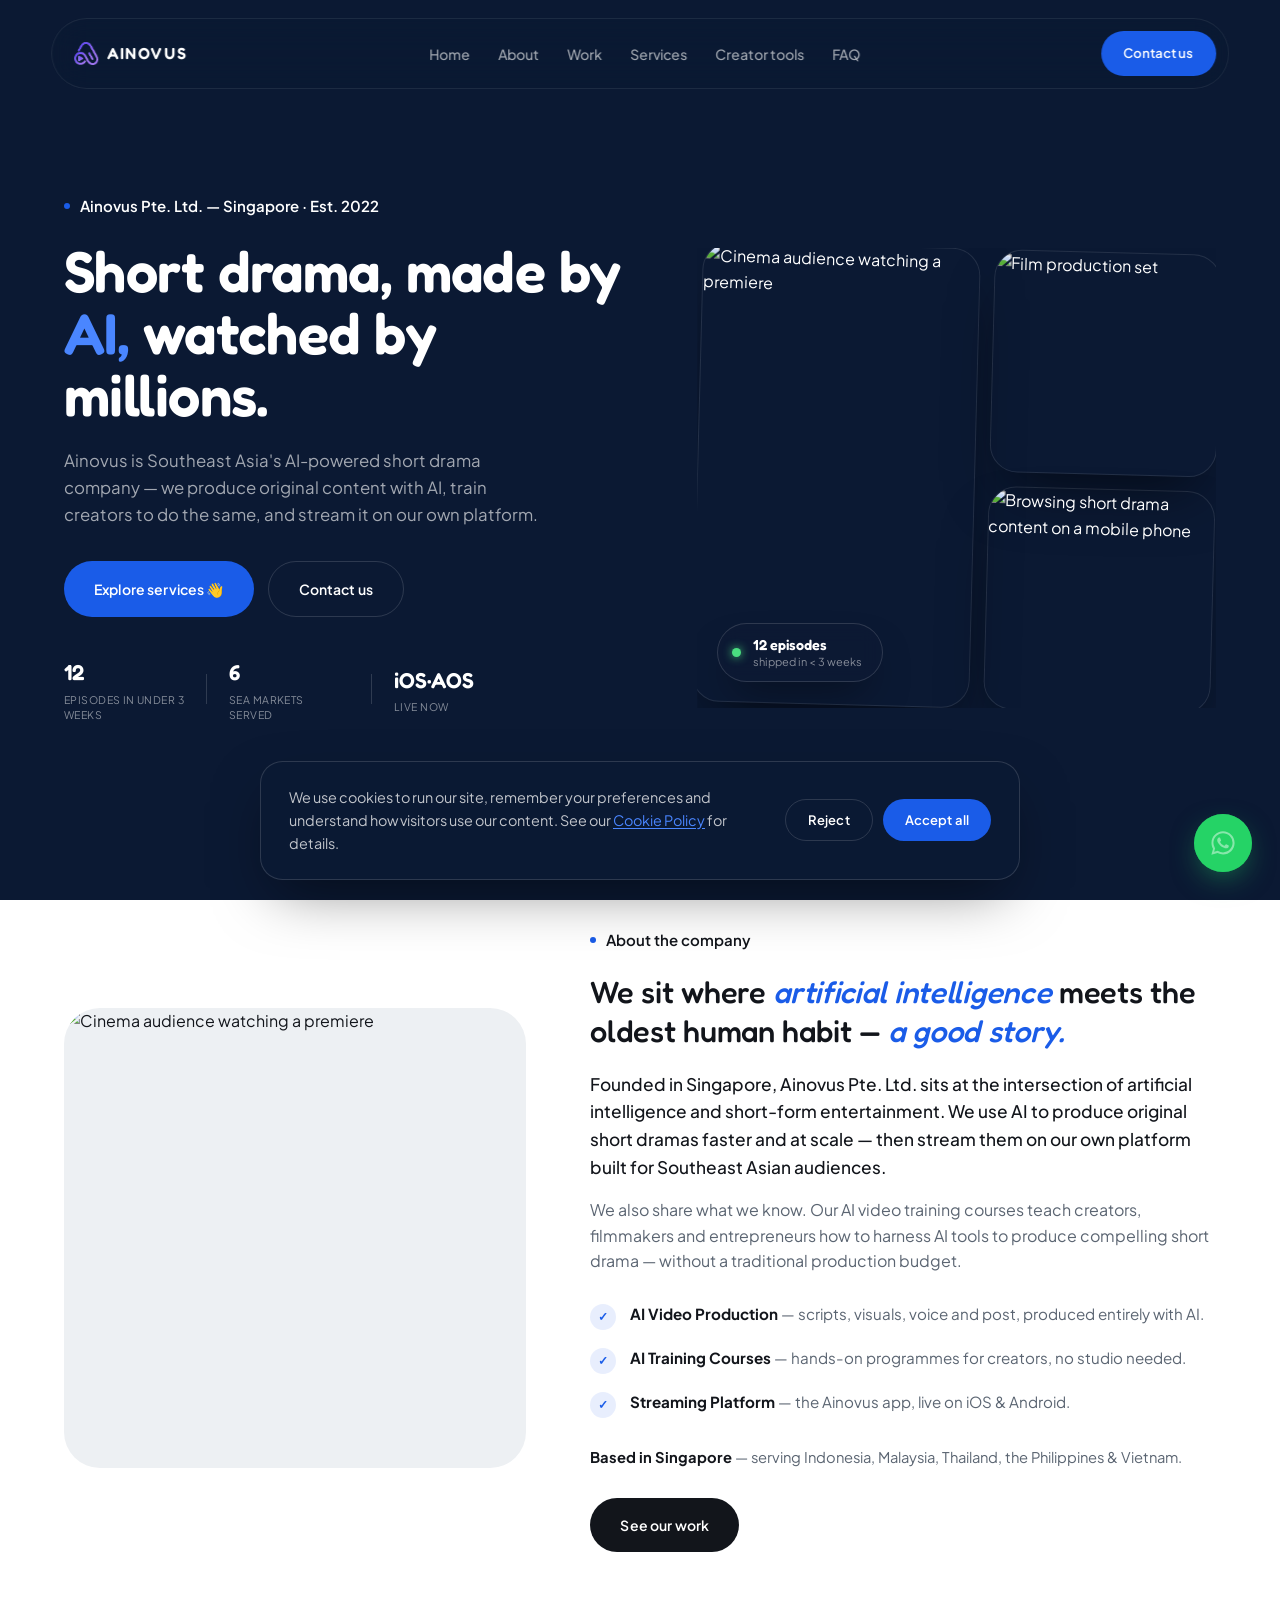
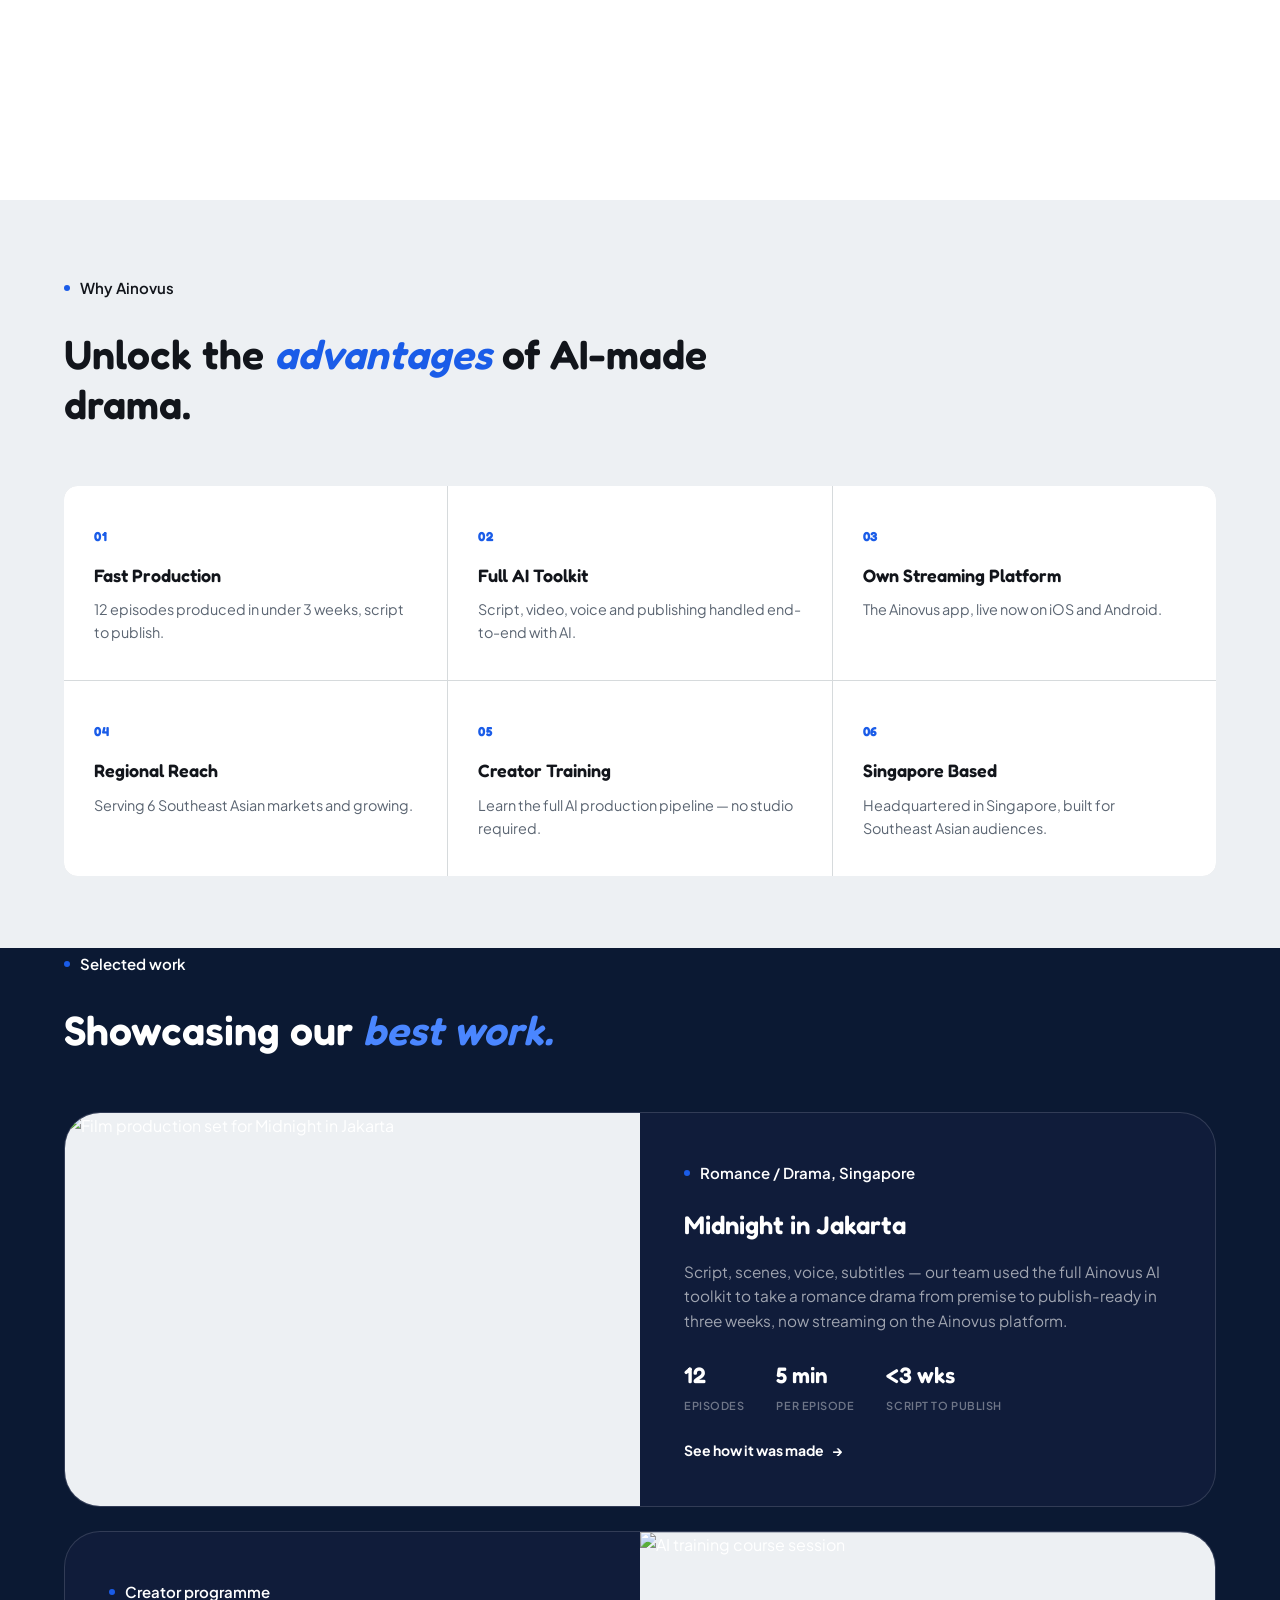
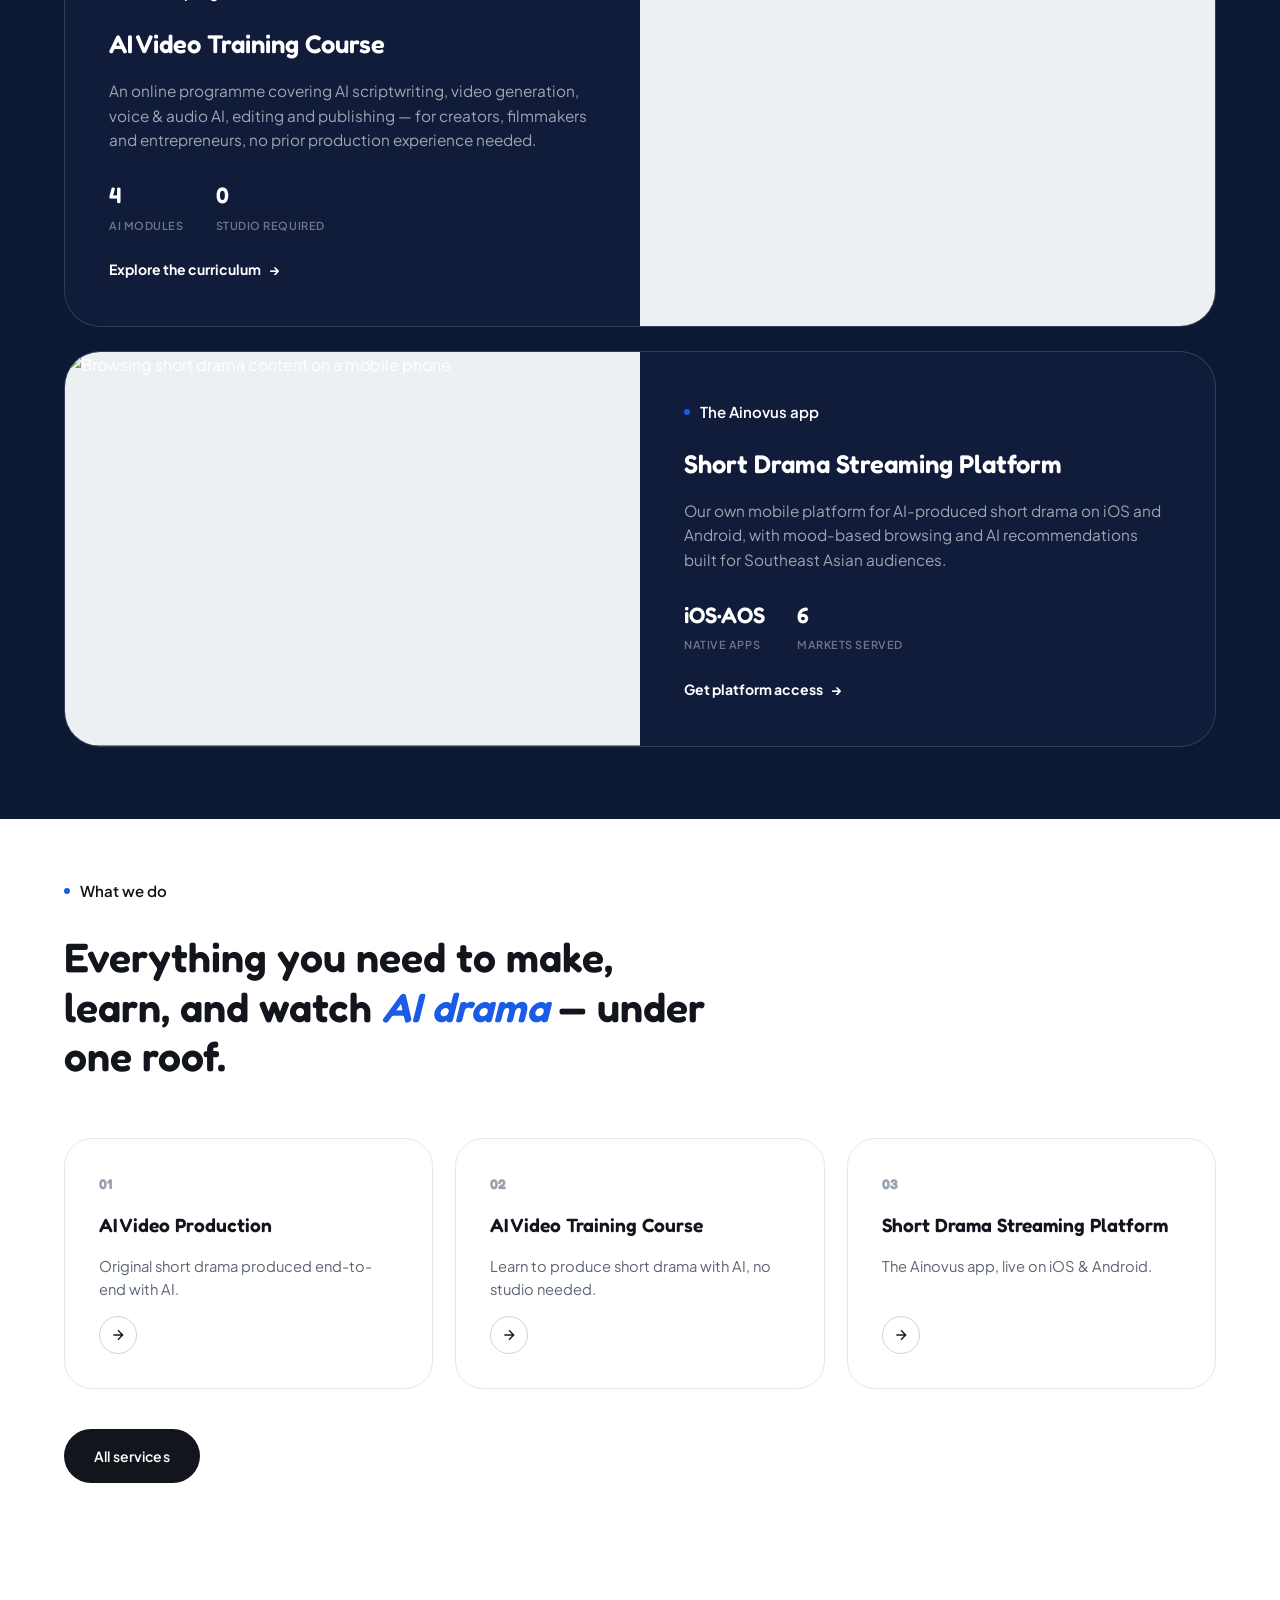
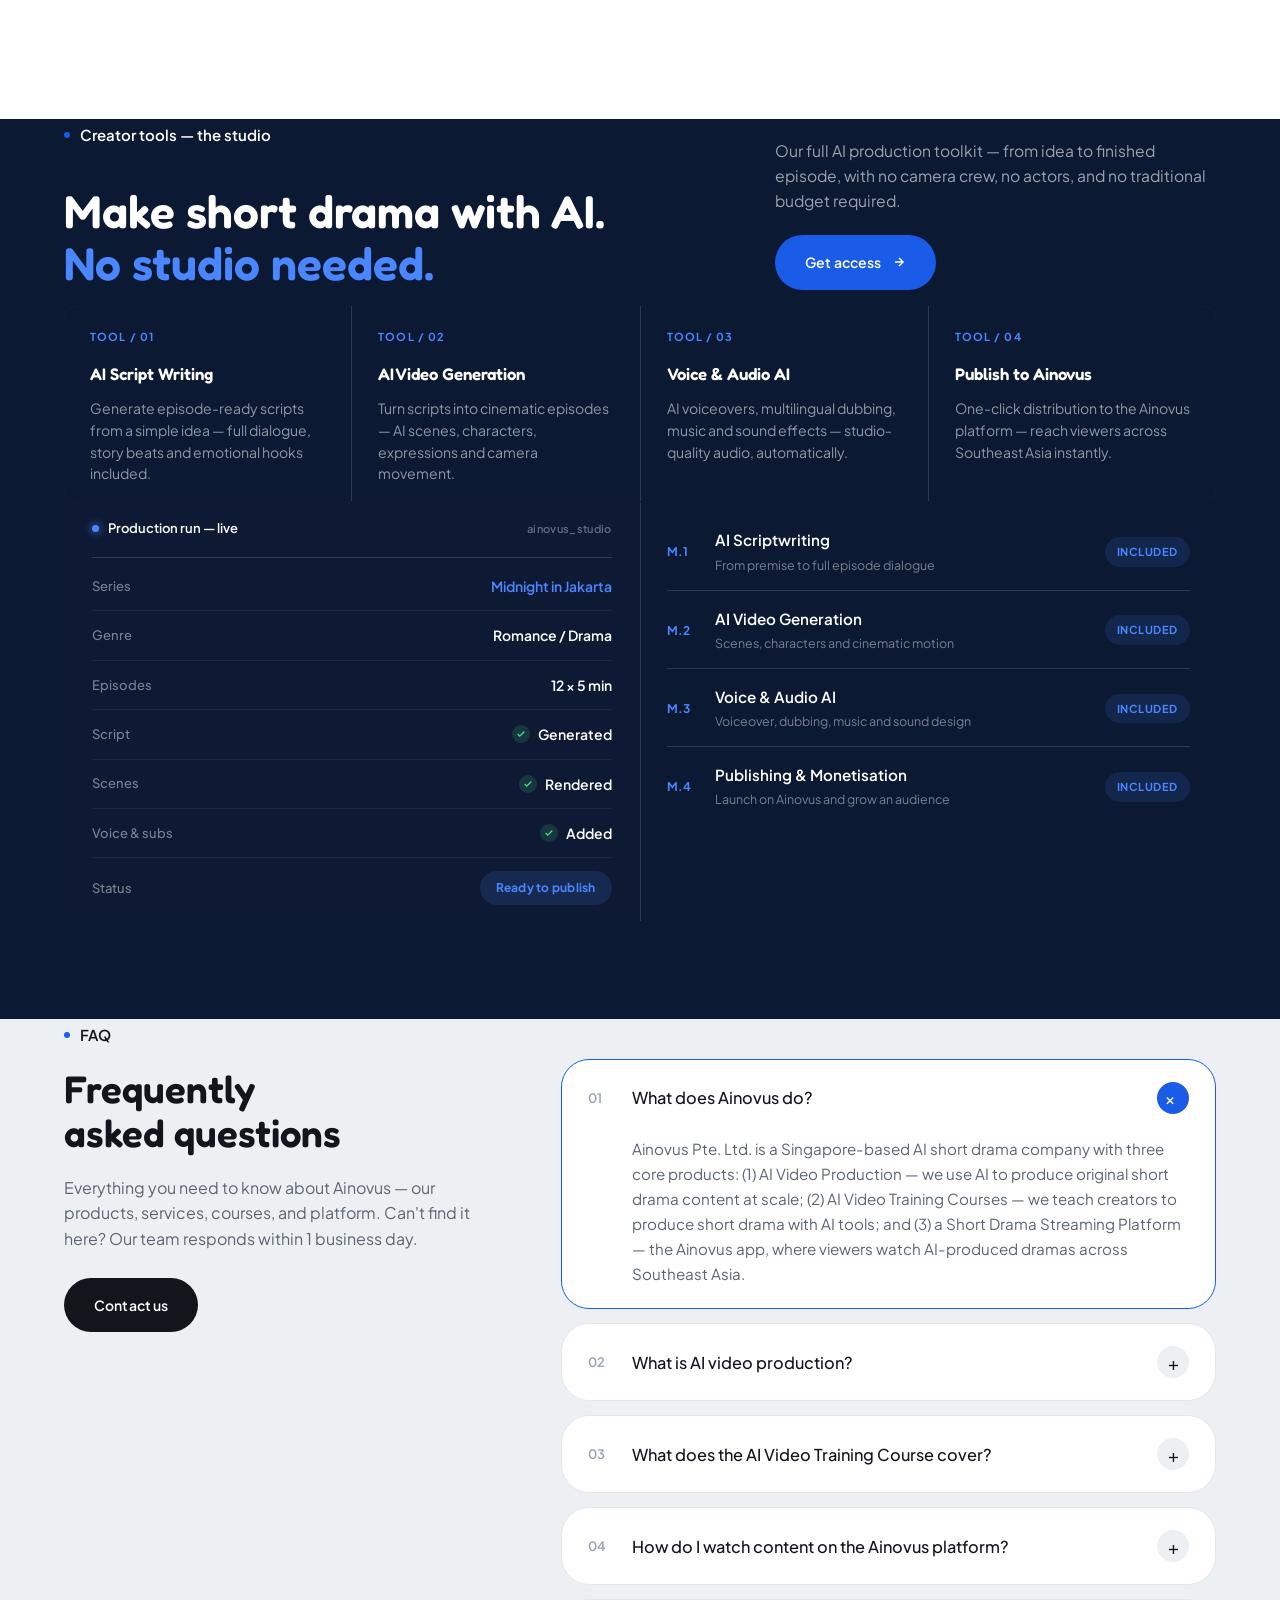
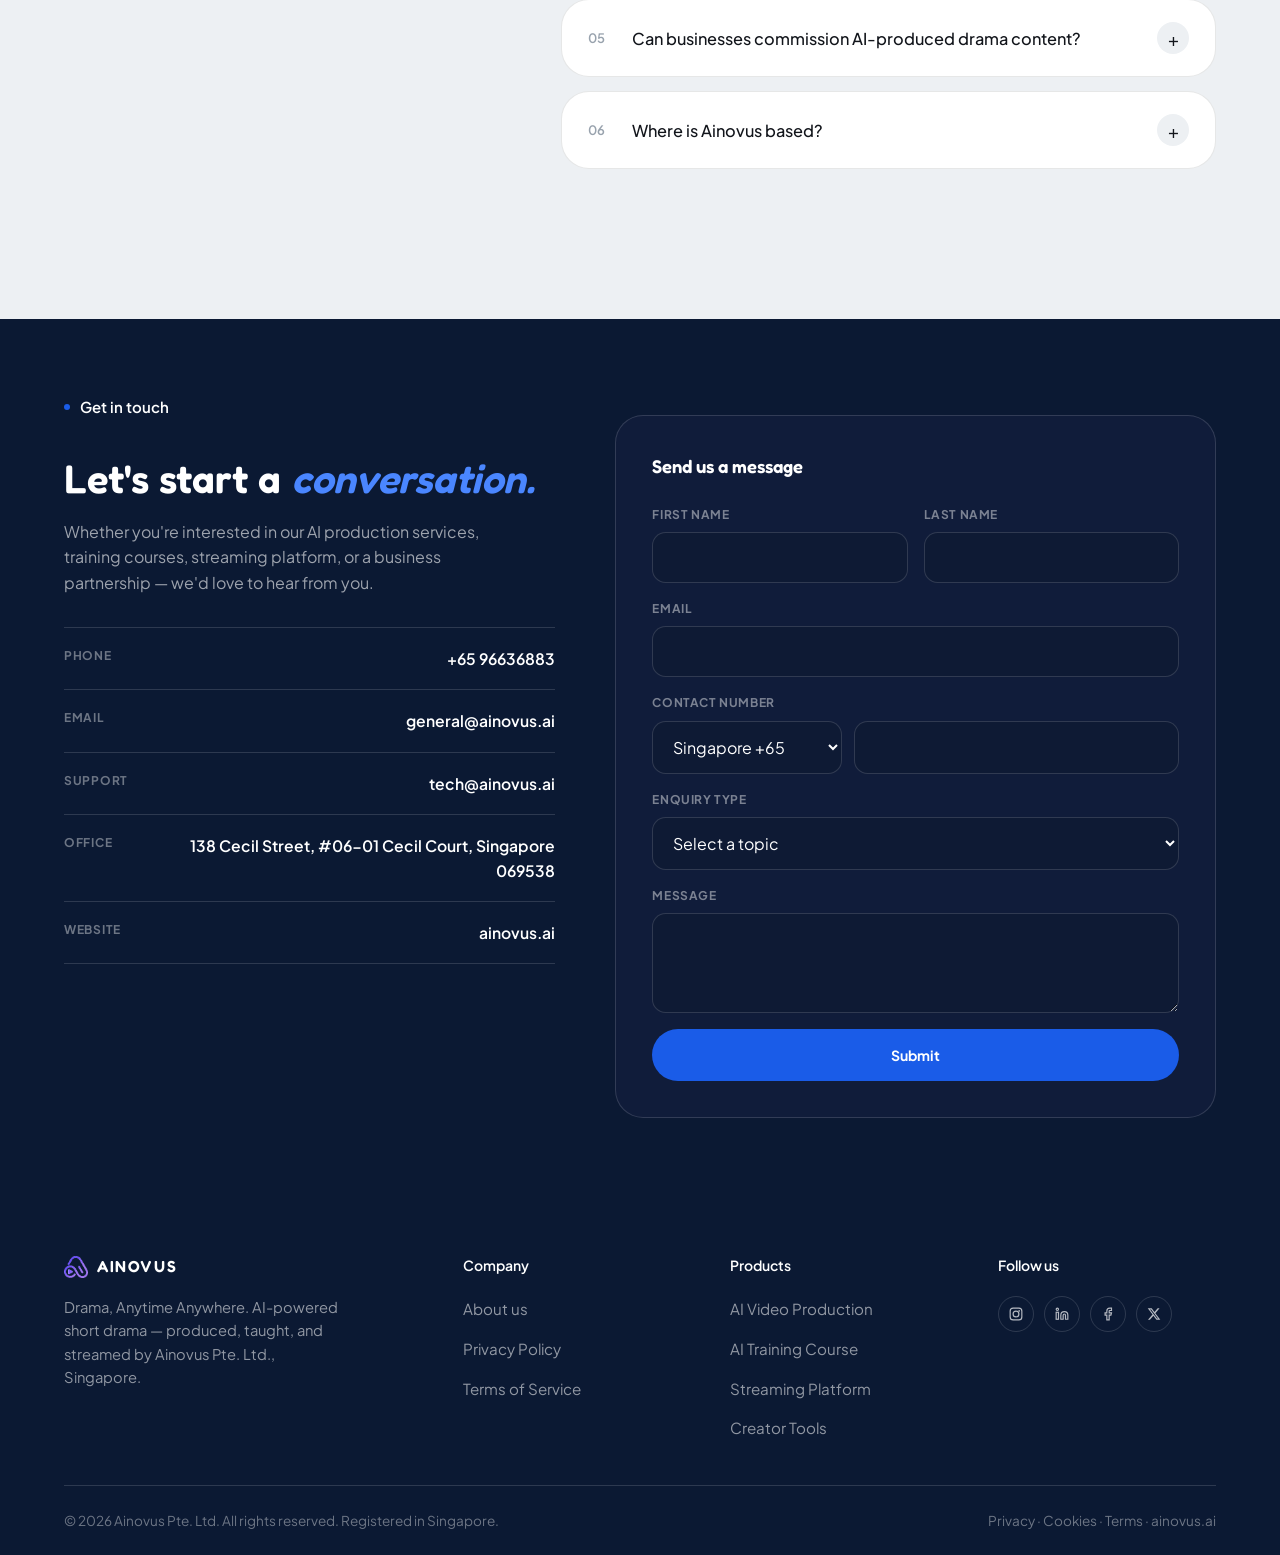
==== commit e1d6e72e: "Replace logo with new icon mark Extracted the icon graphic from the new AINOVUS logo, removed its wh" ====
--- a/index.html
+++ b/index.html
@@ -6,7 +6,7 @@
 <title>Ainovus Pte. Ltd. — AI Short Drama Studio | Produce. Learn. Stream.</title>
 <meta name="description" content="Ainovus is Southeast Asia's AI-powered short drama company — we produce original content with AI, train creators to do the same, and stream it on our own platform."/>
 <meta name="theme-color" content="#0B1933"/>
-<link rel="icon" href="data:image/svg+xml,%3Csvg xmlns='http://www.w3.org/2000/svg' viewBox='0 0 34 34'%3E%3Cpath d='M17 2L31 29H3L17 2Z' stroke='%231A5CE8' stroke-width='2' stroke-linejoin='round' fill='none'/%3E%3Cpath d='M10 23.5C10 23.5 12.5 18 17 18C21.5 18 24 23.5 24 23.5' stroke='%231A5CE8' stroke-width='2' stroke-linecap='round' fill='none'/%3E%3Cpolygon points='15,16 15,20 20,18' fill='%231A5CE8'/%3E%3C/svg%3E"/>
+<link rel="icon" type="image/png" href="logo-icon.png"/>
 <link rel="preconnect" href="https://fonts.googleapis.com"/>
 <link rel="preconnect" href="https://fonts.gstatic.com" crossorigin=""/>
 <link href="https://fonts.googleapis.com/css2?family=Fredoka:wght@400;500;600;700&family=Plus+Jakarta+Sans:wght@300;400;500;600;700;800&display=swap" rel="stylesheet"/>
@@ -15,11 +15,7 @@
 <body>
 
 <div class="preloader" id="preloader">
-  <svg class="pre-mark" viewBox="0 0 34 34" fill="none">
-    <path d="M17 2L31 29H3L17 2Z" stroke="#4A86FF" stroke-width="1.4" stroke-linejoin="round"/>
-    <path d="M10 23.5C10 23.5 12.5 18 17 18C21.5 18 24 23.5 24 23.5" stroke="#4A86FF" stroke-width="1.4" stroke-linecap="round"/>
-    <polygon points="15,16 15,20 20,18" fill="none" stroke="#8AB4FF" stroke-width="1.2"/>
-  </svg>
+  <img class="pre-mark" src="logo-icon.png" alt=""/>
   <div class="pre-word">AINOVUS</div>
   <div class="pre-sub">AI Short Drama Studio</div>
 </div>
@@ -30,11 +26,7 @@
 <!-- NAV -->
 <nav id="nav">
   <a class="nav-logo" href="#home">
-    <svg viewBox="0 0 34 34" fill="none">
-      <path d="M17 2L31 29H3L17 2Z" stroke="#4A86FF" stroke-width="2" stroke-linejoin="round"/>
-      <path d="M10 23.5C10 23.5 12.5 18 17 18C21.5 18 24 23.5 24 23.5" stroke="#4A86FF" stroke-width="2" stroke-linecap="round"/>
-      <polygon points="15,16 15,20 20,18" fill="#4A86FF"/>
-    </svg>
+    <img src="logo-icon.png" alt="Ainovus"/>
     <span class="nav-word">AINOVUS</span>
   </a>
   <ul class="nav-links">
@@ -583,11 +575,7 @@
   <div class="ft-top">
     <div>
       <a class="nav-logo" href="#home">
-        <svg viewBox="0 0 34 34" fill="none">
-          <path d="M17 2L31 29H3L17 2Z" stroke="#4A86FF" stroke-width="2" stroke-linejoin="round"/>
-          <path d="M10 23.5C10 23.5 12.5 18 17 18C21.5 18 24 23.5 24 23.5" stroke="#4A86FF" stroke-width="2" stroke-linecap="round"/>
-          <polygon points="15,16 15,20 20,18" fill="#4A86FF"/>
-        </svg>
+        <img src="logo-icon.png" alt="Ainovus"/>
         <span class="nav-word">AINOVUS</span>
       </a>
       <p class="ft-desc">Drama, Anytime Anywhere. AI-powered short drama — produced, taught, and streamed by Ainovus Pte. Ltd., Singapore.</p>
--- a/styles.css
+++ b/styles.css
@@ -86,7 +86,7 @@
 nav{position:fixed;top:18px;left:50%;transform:translateX(-50%);z-index:1000;width:min(1180px,92%);display:flex;align-items:center;justify-content:space-between;gap:20px;padding:12px 12px 12px 22px;background:rgba(11,25,51,.72);backdrop-filter:blur(18px);-webkit-backdrop-filter:blur(18px);border:1px solid rgba(255,255,255,.08);border-radius:100px;transition:background .3s var(--ease),box-shadow .3s var(--ease),padding .3s var(--ease)}
 nav.scrolled{background:rgba(11,25,51,.94);box-shadow:0 16px 40px -16px rgba(0,0,0,.4)}
 .nav-logo{display:flex;align-items:center;gap:9px}
-.nav-logo svg{width:24px;height:24px}
+.nav-logo svg,.nav-logo img{width:24px;height:24px;object-fit:contain}
 .nav-word{font-family:var(--display);font-size:16px;font-weight:600;letter-spacing:.1em;color:#fff}
 .nav-links{display:flex;align-items:center;gap:28px}
 .nav-a{font-size:14px;font-weight:500;color:rgba(255,255,255,.62);position:relative;padding:4px 0;transition:color .25s}
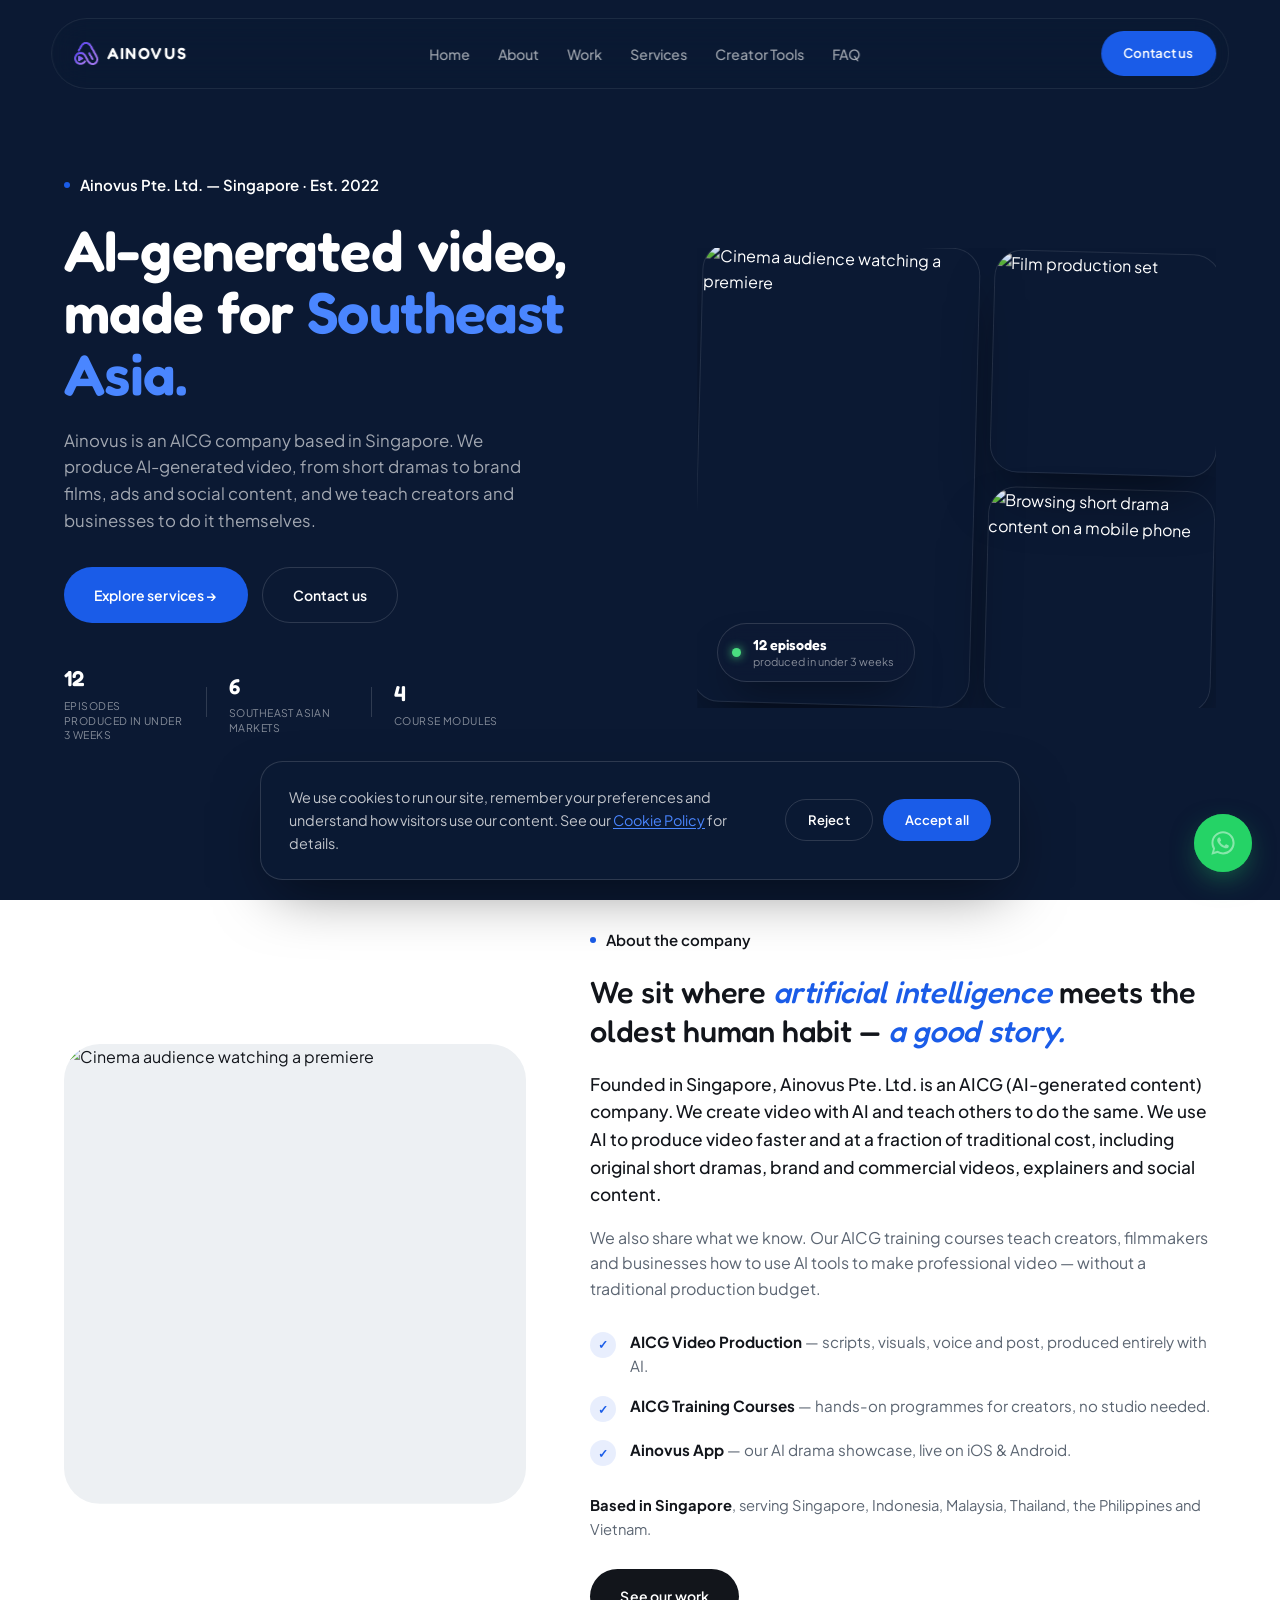
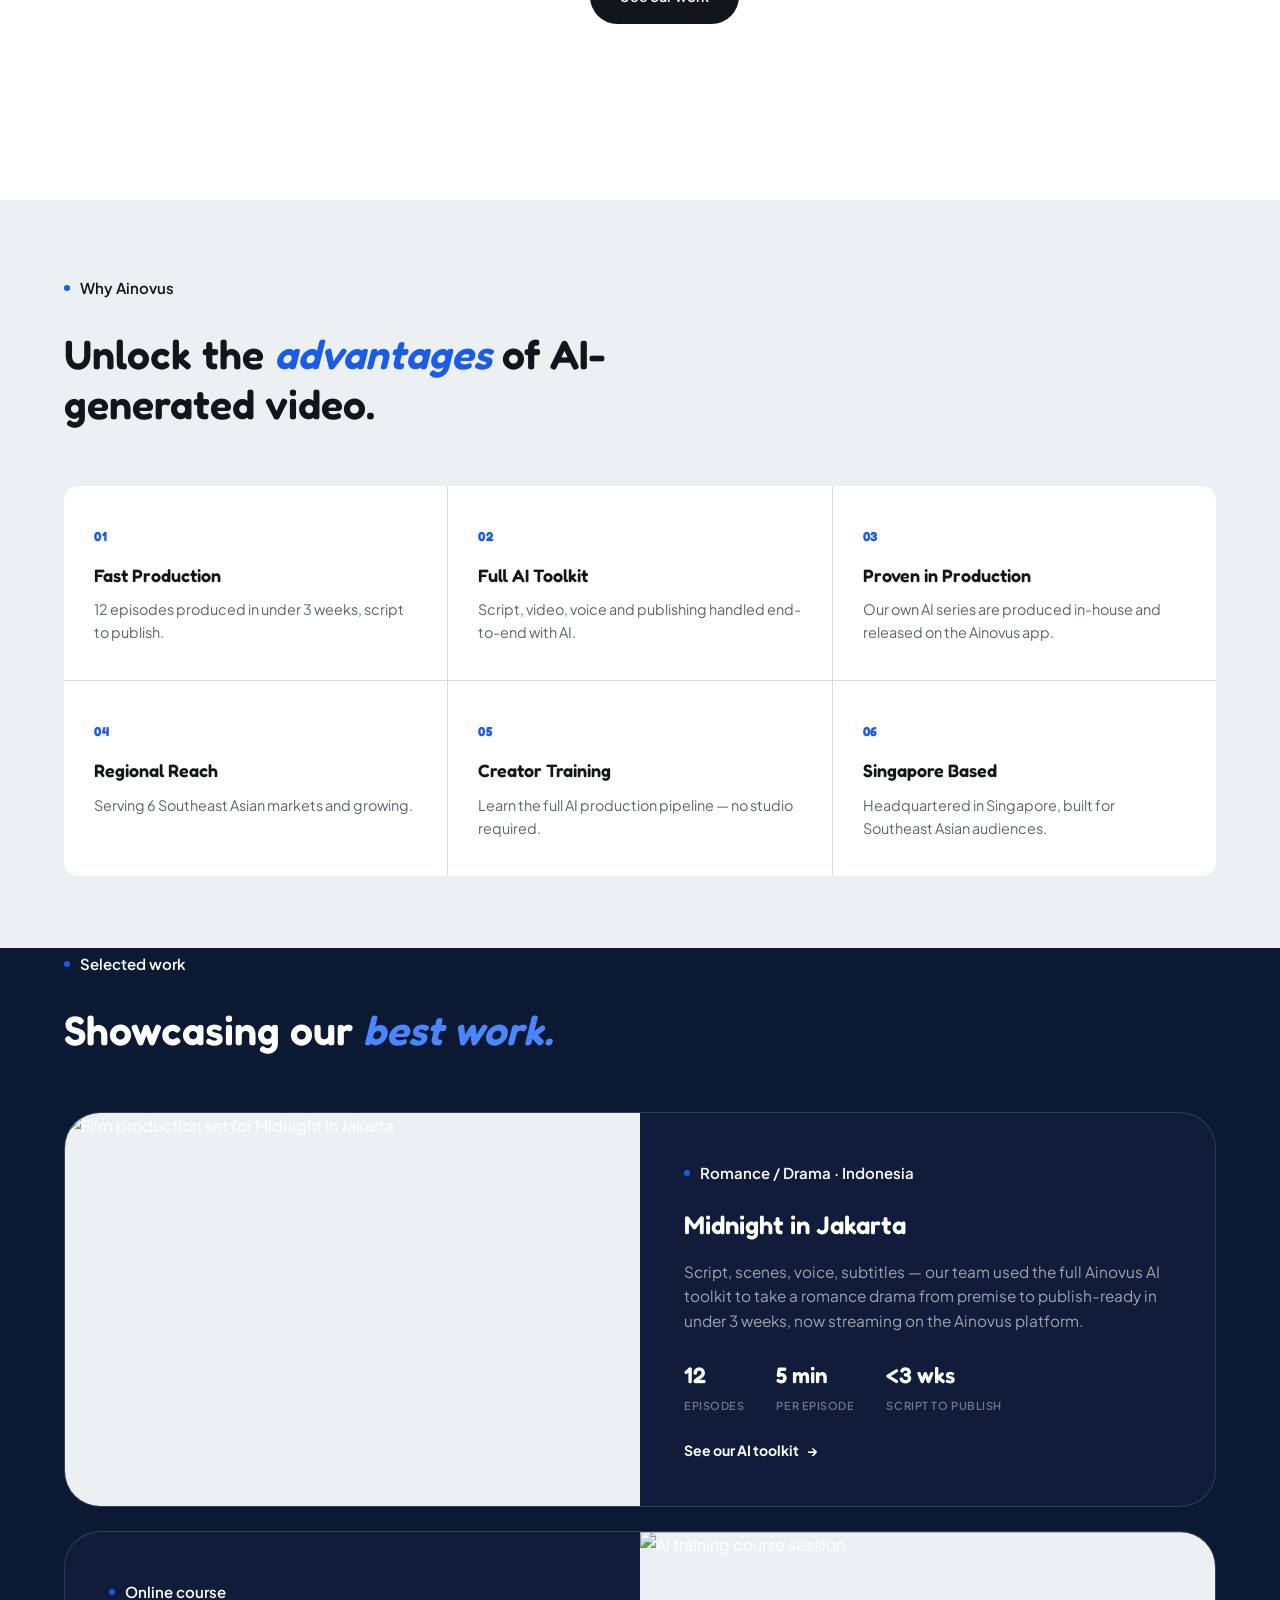
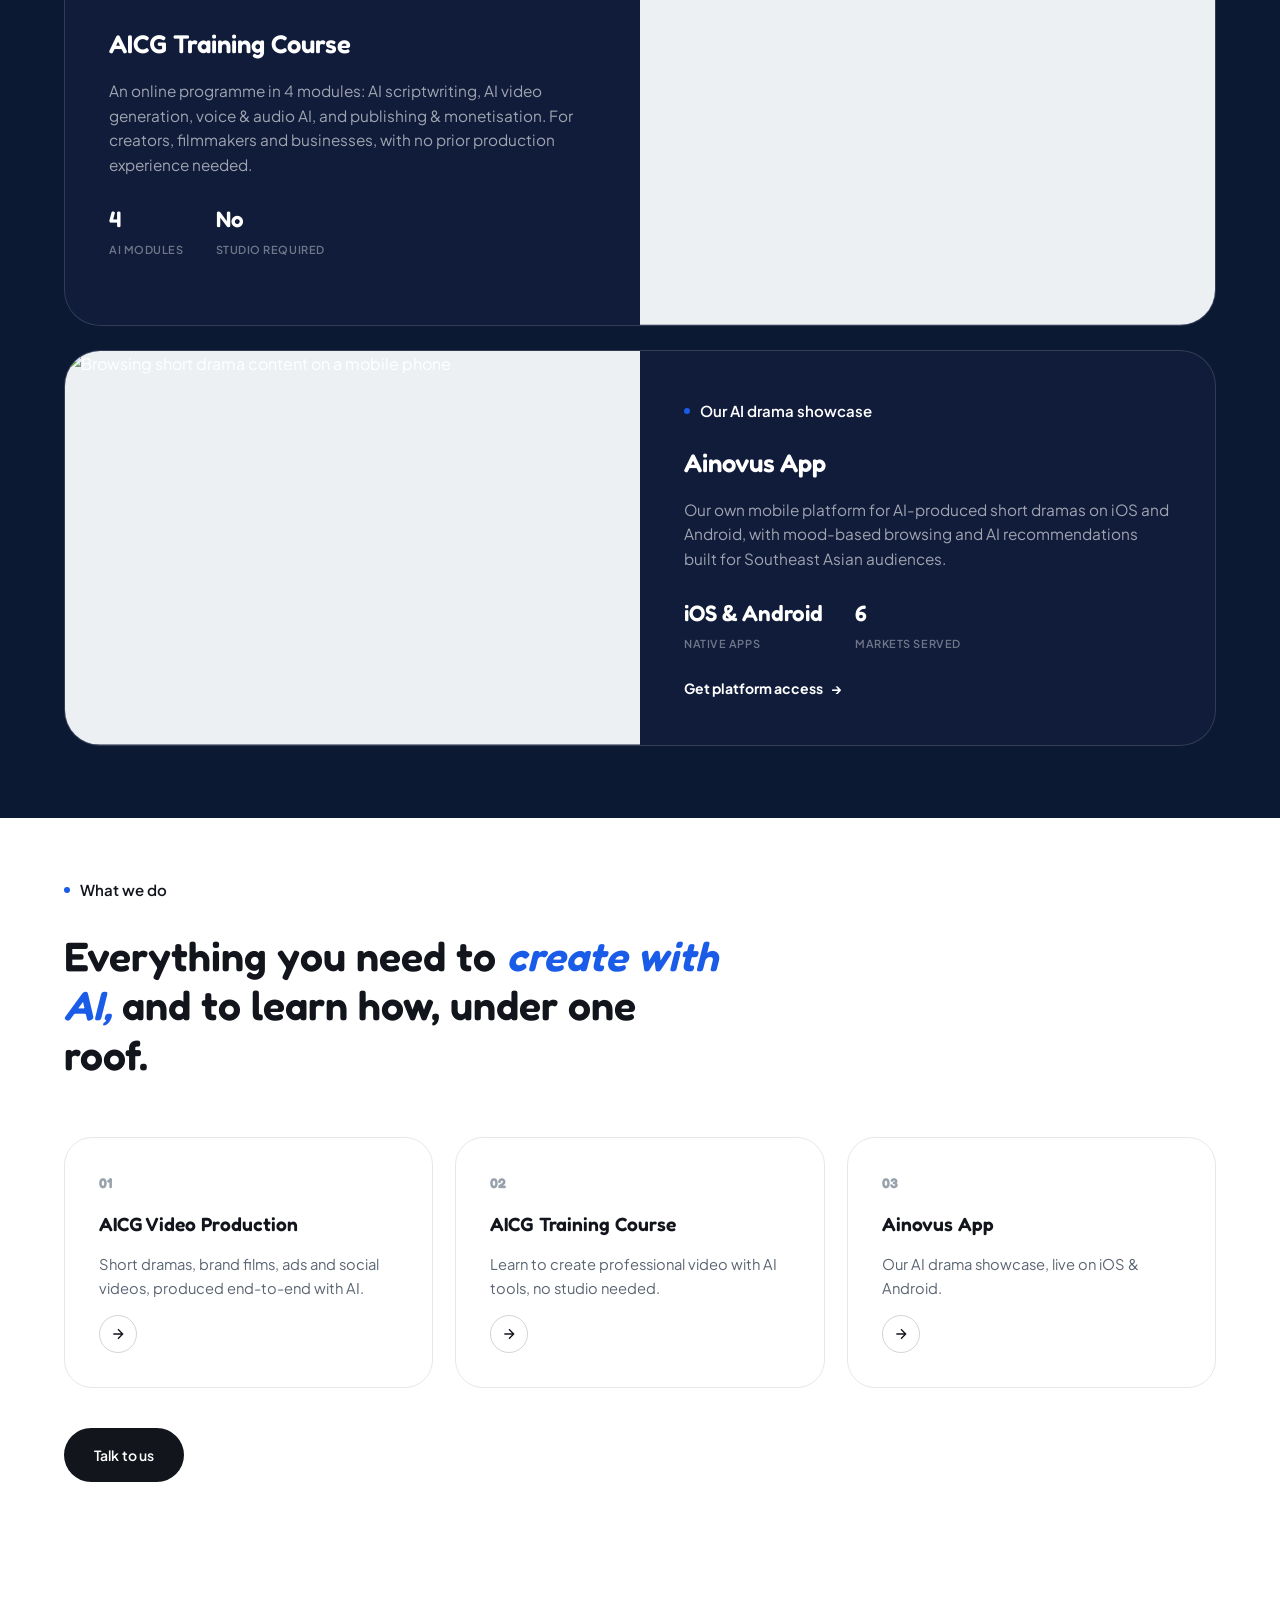
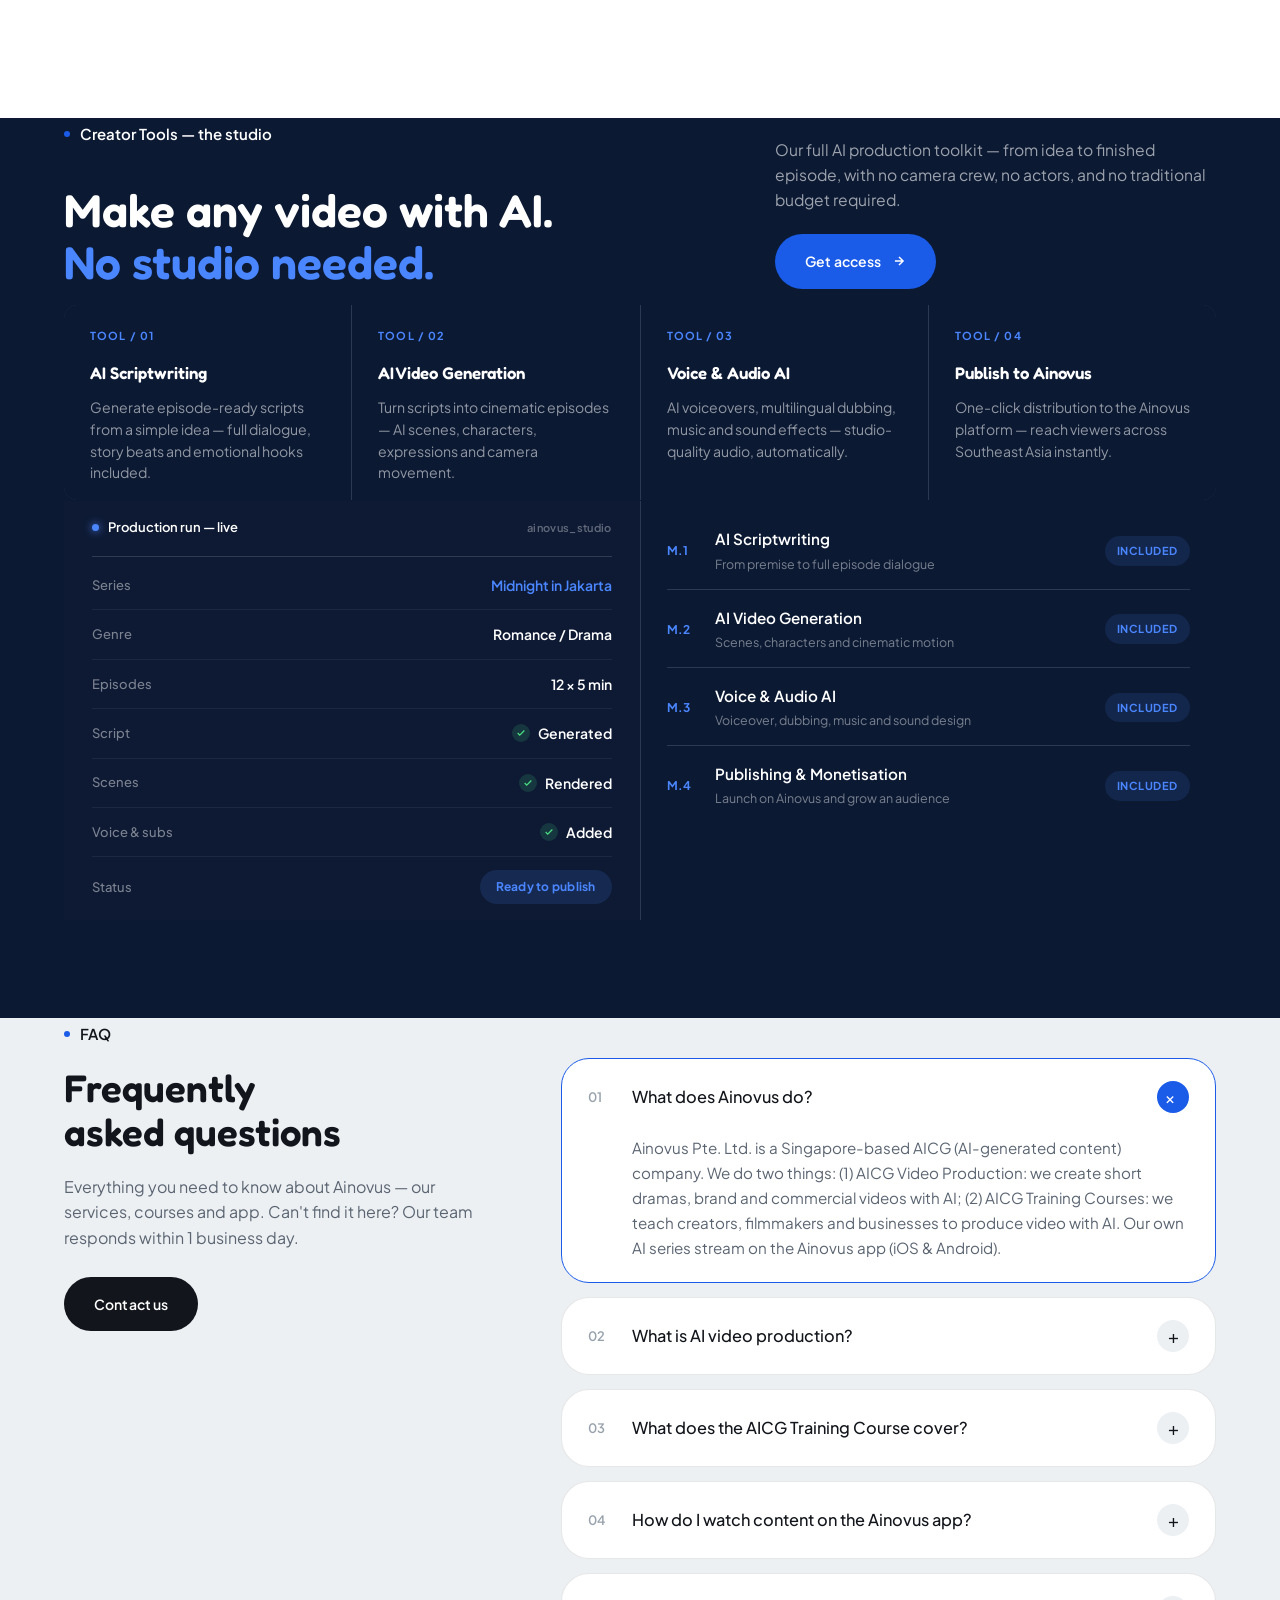
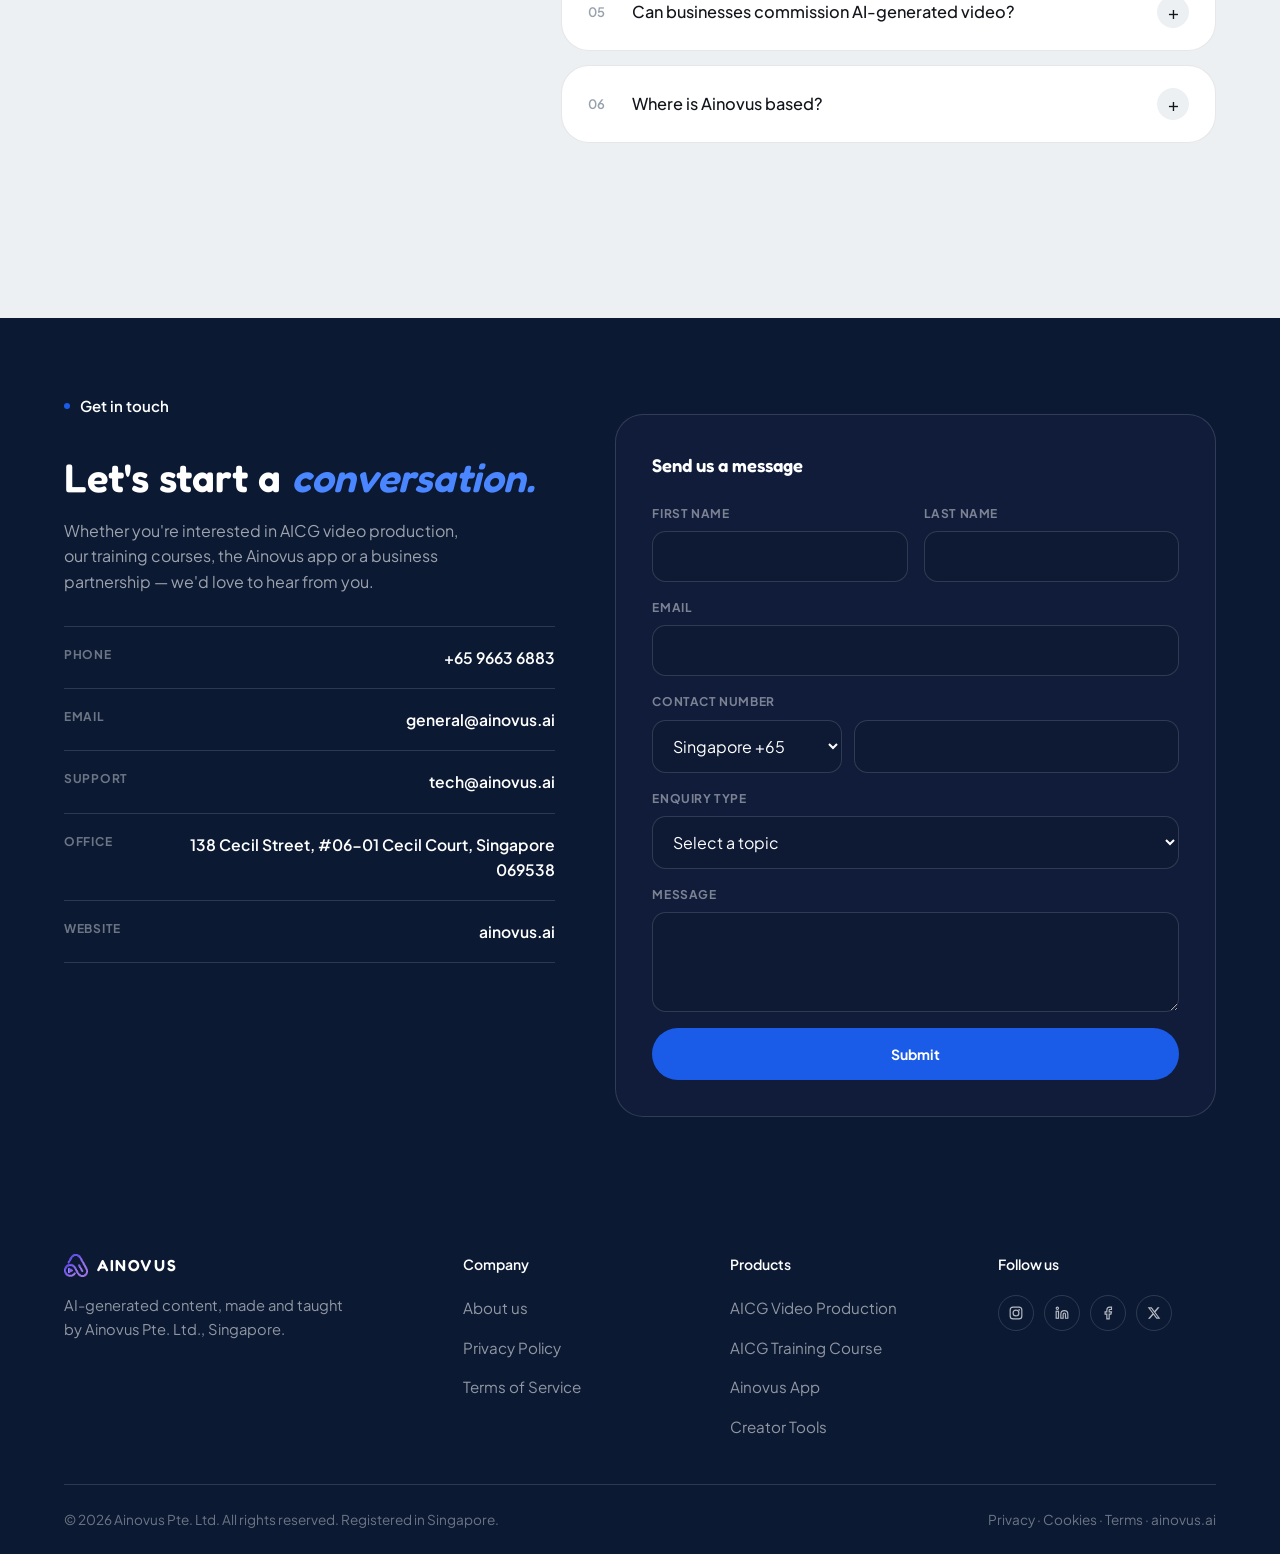
==== commit 8daeda46: "Apply website copy fixes from Ainovus fix list Reposition the site from "AI short drama studio" to a" ====
--- a/index.html
+++ b/index.html
@@ -3,8 +3,8 @@
 <head>
 <meta charset="UTF-8"/>
 <meta name="viewport" content="width=device-width, initial-scale=1.0, viewport-fit=cover"/>
-<title>Ainovus Pte. Ltd. — AI Short Drama Studio | Produce. Learn. Stream.</title>
-<meta name="description" content="Ainovus is Southeast Asia's AI-powered short drama company — we produce original content with AI, train creators to do the same, and stream it on our own platform."/>
+<title>Ainovus Pte. Ltd. — AICG Video Production &amp; Training | Create. Learn. Grow.</title>
+<meta name="description" content="Ainovus is a Singapore AICG (AI-generated content) company. We produce AI videos for brands and media, and our hands-on courses teach creators and teams to make their own."/>
 <meta name="theme-color" content="#0B1933"/>
 <link rel="icon" type="image/png" href="logo-icon.png"/>
 <link rel="preconnect" href="https://fonts.googleapis.com"/>
@@ -17,7 +17,7 @@
 <div class="preloader" id="preloader">
   <img class="pre-mark" src="logo-icon.png" alt=""/>
   <div class="pre-word">AINOVUS</div>
-  <div class="pre-sub">AI Short Drama Studio</div>
+  <div class="pre-sub">AICG Video Studio &amp; Academy</div>
 </div>
 
 <div class="scroll-progress" id="scrollProgress"></div>
@@ -34,7 +34,7 @@
     <li><a class="nav-a" href="#about">About</a></li>
     <li><a class="nav-a" href="#work">Work</a></li>
     <li><a class="nav-a" href="#services">Services</a></li>
-    <li><a class="nav-a" href="#creators">Creator tools</a></li>
+    <li><a class="nav-a" href="#creators">Creator Tools</a></li>
     <li><a class="nav-a" href="#faq">FAQ</a></li>
   </ul>
   <a class="nav-cta btn btn-fill" href="#contact"><span>Contact us</span></a>
@@ -45,10 +45,10 @@
   <a class="nav-a" href="#about"><small>02</small>About</a>
   <a class="nav-a" href="#work"><small>03</small>Work</a>
   <a class="nav-a" href="#services"><small>04</small>Services</a>
-  <a class="nav-a" href="#creators"><small>05</small>Creator tools</a>
+  <a class="nav-a" href="#creators"><small>05</small>Creator Tools</a>
   <a class="nav-a" href="#faq"><small>06</small>FAQ</a>
   <a class="nav-a" href="#contact"><small>07</small>Contact us</a>
-  <div class="mob-meta">Singapore · ainovus.ai · +65 96636883</div>
+  <div class="mob-meta">Singapore · ainovus.ai · +65 9663 6883</div>
 </div>
 
 <!-- HERO -->
@@ -56,18 +56,18 @@
   <div class="wrap hero-grid">
     <div class="hero-left">
       <div class="hero-kicker label on-dark reveal">Ainovus Pte. Ltd. — Singapore · Est. 2022</div>
-      <h1 class="hero-title reveal">Short drama, made by <em>AI,</em> watched by millions.</h1>
-      <p class="hero-sub reveal">Ainovus is Southeast Asia's AI-powered short drama company — we produce original content with AI, train creators to do the same, and stream it on our own platform.</p>
+      <h1 class="hero-title reveal">AI-generated video, made for <em>Southeast Asia.</em></h1>
+      <p class="hero-sub reveal">Ainovus is an AICG company based in Singapore. We produce AI-generated video, from short dramas to brand films, ads and social content, and we teach creators and businesses to do it themselves.</p>
       <div class="hero-ctas reveal">
-        <a class="btn btn-fill" href="#services"><span>Explore services 👋</span></a>
+        <a class="btn btn-fill" href="#services"><span>Explore services →</span></a>
         <a class="btn btn-ghost-w" href="#contact">Contact us</a>
       </div>
       <div class="hero-stats reveal">
-        <div class="hstat"><span class="hstat-n">12</span><span class="hstat-l">Episodes in under 3 weeks</span></div>
+        <div class="hstat"><span class="hstat-n">12</span><span class="hstat-l">Episodes produced in under 3 weeks</span></div>
         <div class="hstat-div"></div>
-        <div class="hstat"><span class="hstat-n">6</span><span class="hstat-l">SEA markets served</span></div>
+        <div class="hstat"><span class="hstat-n">6</span><span class="hstat-l">Southeast Asian markets</span></div>
         <div class="hstat-div"></div>
-        <div class="hstat"><span class="hstat-n">iOS·AOS</span><span class="hstat-l">Live now</span></div>
+        <div class="hstat"><span class="hstat-n">4</span><span class="hstat-l">Course modules</span></div>
       </div>
     </div>
     <div class="hero-right reveal-img">
@@ -78,7 +78,7 @@
       </div>
       <div class="collage-badge">
         <span class="cb-dot"></span>
-        <div><strong>12 episodes</strong><small>shipped in &lt; 3 weeks</small></div>
+        <div><strong>12 episodes</strong><small>produced in under 3 weeks</small></div>
       </div>
     </div>
   </div>
@@ -95,14 +95,14 @@
       <div class="split-body">
         <span class="label">About the company</span>
         <h2 class="split-title">We sit where <span class="it">artificial intelligence</span> meets the oldest human habit — <span class="it">a good story.</span></h2>
-        <p class="lede">Founded in Singapore, Ainovus Pte. Ltd. sits at the intersection of artificial intelligence and short-form entertainment. We use AI to produce original short dramas faster and at scale — then stream them on our own platform built for Southeast Asian audiences.</p>
-        <p class="body-t">We also share what we know. Our AI video training courses teach creators, filmmakers and entrepreneurs how to harness AI tools to produce compelling short drama — without a traditional production budget.</p>
+        <p class="lede">Founded in Singapore, Ainovus Pte. Ltd. is an AICG (AI-generated content) company. We create video with AI and teach others to do the same. We use AI to produce video faster and at a fraction of traditional cost, including original short dramas, brand and commercial videos, explainers and social content.</p>
+        <p class="body-t">We also share what we know. Our AICG training courses teach creators, filmmakers and businesses how to use AI tools to make professional video — without a traditional production budget.</p>
         <ul class="check-list">
-          <li><span class="check-ico">✓</span><div><strong>AI Video Production</strong> — scripts, visuals, voice and post, produced entirely with AI.</div></li>
-          <li><span class="check-ico">✓</span><div><strong>AI Training Courses</strong> — hands-on programmes for creators, no studio needed.</div></li>
-          <li><span class="check-ico">✓</span><div><strong>Streaming Platform</strong> — the Ainovus app, live on iOS &amp; Android.</div></li>
+          <li><span class="check-ico">✓</span><div><strong>AICG Video Production</strong> — scripts, visuals, voice and post, produced entirely with AI.</div></li>
+          <li><span class="check-ico">✓</span><div><strong>AICG Training Courses</strong> — hands-on programmes for creators, no studio needed.</div></li>
+          <li><span class="check-ico">✓</span><div><strong>Ainovus App</strong> — our AI drama showcase, live on iOS &amp; Android.</div></li>
         </ul>
-        <p class="based-line"><strong>Based in Singapore</strong> — serving Indonesia, Malaysia, Thailand, the Philippines &amp; Vietnam.</p>
+        <p class="based-line"><strong>Based in Singapore</strong>, serving Singapore, Indonesia, Malaysia, Thailand, the Philippines and Vietnam.</p>
         <a class="btn btn-dark" href="#work">See our work</a>
       </div>
     </div>
@@ -114,12 +114,12 @@
   <div class="wrap">
     <div class="sec-head reveal">
       <span class="label">Why Ainovus</span>
-      <h2 class="sec-title">Unlock the <span class="it">advantages</span> of AI-made drama.</h2>
+      <h2 class="sec-title">Unlock the <span class="it">advantages</span> of AI-generated video.</h2>
     </div>
     <div class="adv-grid">
       <div class="adv-card reveal"><span class="adv-no">01</span><h3>Fast Production</h3><p>12 episodes produced in under 3 weeks, script to publish.</p></div>
       <div class="adv-card reveal" style="transition-delay:.06s"><span class="adv-no">02</span><h3>Full AI Toolkit</h3><p>Script, video, voice and publishing handled end-to-end with AI.</p></div>
-      <div class="adv-card reveal" style="transition-delay:.12s"><span class="adv-no">03</span><h3>Own Streaming Platform</h3><p>The Ainovus app, live now on iOS and Android.</p></div>
+      <div class="adv-card reveal" style="transition-delay:.12s"><span class="adv-no">03</span><h3>Proven in Production</h3><p>Our own AI series are produced in-house and released on the Ainovus app.</p></div>
       <div class="adv-card reveal" style="transition-delay:.18s"><span class="adv-no">04</span><h3>Regional Reach</h3><p>Serving 6 Southeast Asian markets and growing.</p></div>
       <div class="adv-card reveal" style="transition-delay:.24s"><span class="adv-no">05</span><h3>Creator Training</h3><p>Learn the full AI production pipeline — no studio required.</p></div>
       <div class="adv-card reveal" style="transition-delay:.3s"><span class="adv-no">06</span><h3>Singapore Based</h3><p>Headquartered in Singapore, built for Southeast Asian audiences.</p></div>
@@ -140,15 +140,15 @@
         <img src="https://images.unsplash.com/photo-1598899134739-24c46f58b8c0?w=900&q=80&auto=format&fit=crop" alt="Film production set for Midnight in Jakarta" loading="lazy" decoding="async"/>
       </figure>
       <div class="work-body">
-        <span class="label on-dark">Romance / Drama, Singapore</span>
+        <span class="label on-dark">Romance / Drama · Indonesia</span>
         <h3 class="work-title">Midnight in Jakarta</h3>
-        <p class="work-desc">Script, scenes, voice, subtitles — our team used the full Ainovus AI toolkit to take a romance drama from premise to publish-ready in three weeks, now streaming on the Ainovus platform.</p>
+        <p class="work-desc">Script, scenes, voice, subtitles — our team used the full Ainovus AI toolkit to take a romance drama from premise to publish-ready in under 3 weeks, now streaming on the Ainovus platform.</p>
         <div class="work-stats">
           <div class="wstat"><span class="wstat-n">12</span><span class="wstat-l">Episodes</span></div>
           <div class="wstat"><span class="wstat-n">5 min</span><span class="wstat-l">Per episode</span></div>
           <div class="wstat"><span class="wstat-n">&lt;3 wks</span><span class="wstat-l">Script to publish</span></div>
         </div>
-        <a class="read-link" href="#creators">See how it was made <span class="arrow-e">→</span></a>
+        <a class="read-link" href="#creators">See our AI toolkit <span class="arrow-e">→</span></a>
       </div>
     </div>
 
@@ -157,14 +157,13 @@
         <img src="https://images.unsplash.com/photo-1552664730-d307ca884978?w=900&q=80&auto=format&fit=crop" alt="AI training course session" loading="lazy" decoding="async"/>
       </figure>
       <div class="work-body">
-        <span class="label on-dark">Creator programme</span>
-        <h3 class="work-title">AI Video Training Course</h3>
-        <p class="work-desc">An online programme covering AI scriptwriting, video generation, voice &amp; audio AI, editing and publishing — for creators, filmmakers and entrepreneurs, no prior production experience needed.</p>
+        <span class="label on-dark">Online course</span>
+        <h3 class="work-title">AICG Training Course</h3>
+        <p class="work-desc">An online programme in 4 modules: AI scriptwriting, AI video generation, voice &amp; audio AI, and publishing &amp; monetisation. For creators, filmmakers and businesses, with no prior production experience needed.</p>
         <div class="work-stats">
           <div class="wstat"><span class="wstat-n">4</span><span class="wstat-l">AI modules</span></div>
-          <div class="wstat"><span class="wstat-n">0</span><span class="wstat-l">Studio required</span></div>
-        </div>
-        <a class="read-link" href="#creators">Explore the curriculum <span class="arrow-e">→</span></a>
+          <div class="wstat"><span class="wstat-n">No</span><span class="wstat-l">Studio required</span></div>
+        </div>
       </div>
     </div>
 
@@ -173,11 +172,11 @@
         <img src="https://images.unsplash.com/photo-1586953208448-b95a79798f07?w=900&q=80&auto=format&fit=crop" alt="Browsing short drama content on a mobile phone" loading="lazy" decoding="async"/>
       </figure>
       <div class="work-body">
-        <span class="label on-dark">The Ainovus app</span>
-        <h3 class="work-title">Short Drama Streaming Platform</h3>
-        <p class="work-desc">Our own mobile platform for AI-produced short drama on iOS and Android, with mood-based browsing and AI recommendations built for Southeast Asian audiences.</p>
+        <span class="label on-dark">Our AI drama showcase</span>
+        <h3 class="work-title">Ainovus App</h3>
+        <p class="work-desc">Our own mobile platform for AI-produced short dramas on iOS and Android, with mood-based browsing and AI recommendations built for Southeast Asian audiences.</p>
         <div class="work-stats">
-          <div class="wstat"><span class="wstat-n">iOS·AOS</span><span class="wstat-l">Native apps</span></div>
+          <div class="wstat"><span class="wstat-n">iOS &amp; Android</span><span class="wstat-l">Native apps</span></div>
           <div class="wstat"><span class="wstat-n">6</span><span class="wstat-l">Markets served</span></div>
         </div>
         <a class="read-link" href="#contact">Get platform access <span class="arrow-e">→</span></a>
@@ -191,29 +190,29 @@
   <div class="wrap">
     <div class="sec-head reveal">
       <span class="label">What we do</span>
-      <h2 class="sec-title">Everything you need to make, learn, and watch <span class="it">AI drama</span> — under one roof.</h2>
+      <h2 class="sec-title">Everything you need to <span class="it">create with AI,</span> and to learn how, under one roof.</h2>
     </div>
     <div class="srv-grid">
       <a class="srv-card reveal" href="#contact">
         <span class="srv-no">01</span>
-        <h3 class="srv-name">AI Video Production</h3>
-        <p class="srv-desc">Original short drama produced end-to-end with AI.</p>
+        <h3 class="srv-name">AICG Video Production</h3>
+        <p class="srv-desc">Short dramas, brand films, ads and social videos, produced end-to-end with AI.</p>
         <span class="srv-arrow"><svg width="16" height="16" viewBox="0 0 24 24" fill="none" stroke="currentColor" stroke-width="2"><path d="M5 12h14M12 5l7 7-7 7"/></svg></span>
       </a>
       <a class="srv-card reveal" style="transition-delay:.06s" href="#contact">
         <span class="srv-no">02</span>
-        <h3 class="srv-name">AI Video Training Course</h3>
-        <p class="srv-desc">Learn to produce short drama with AI, no studio needed.</p>
+        <h3 class="srv-name">AICG Training Course</h3>
+        <p class="srv-desc">Learn to create professional video with AI tools, no studio needed.</p>
         <span class="srv-arrow"><svg width="16" height="16" viewBox="0 0 24 24" fill="none" stroke="currentColor" stroke-width="2"><path d="M5 12h14M12 5l7 7-7 7"/></svg></span>
       </a>
       <a class="srv-card reveal" style="transition-delay:.12s" href="#contact">
         <span class="srv-no">03</span>
-        <h3 class="srv-name">Short Drama Streaming Platform</h3>
-        <p class="srv-desc">The Ainovus app, live on iOS &amp; Android.</p>
+        <h3 class="srv-name">Ainovus App</h3>
+        <p class="srv-desc">Our AI drama showcase, live on iOS &amp; Android.</p>
         <span class="srv-arrow"><svg width="16" height="16" viewBox="0 0 24 24" fill="none" stroke="currentColor" stroke-width="2"><path d="M5 12h14M12 5l7 7-7 7"/></svg></span>
       </a>
     </div>
-    <a class="btn btn-dark srv-all" href="#contact">All services</a>
+    <a class="btn btn-dark srv-all" href="#contact">Talk to us</a>
   </div>
 </section>
 
@@ -222,8 +221,8 @@
   <div class="wrap creators-inner">
     <div class="cr-head">
       <div class="reveal">
-        <span class="label on-dark">Creator tools — the studio</span>
-        <h2 class="cr-title">Make short drama with AI.<br/><em>No studio needed.</em></h2>
+        <span class="label on-dark">Creator Tools — the studio</span>
+        <h2 class="cr-title">Make any video with AI.<br/><em>No studio needed.</em></h2>
       </div>
       <div class="cr-side reveal">
         <p>Our full AI production toolkit — from idea to finished episode, with no camera crew, no actors, and no traditional budget required.</p>
@@ -232,7 +231,7 @@
     </div>
 
     <div class="cr-grid">
-      <div class="cr-cell reveal"><span class="cr-cell-no">Tool / 01</span><h3>AI Script Writing</h3><p>Generate episode-ready scripts from a simple idea — full dialogue, story beats and emotional hooks included.</p></div>
+      <div class="cr-cell reveal"><span class="cr-cell-no">Tool / 01</span><h3>AI Scriptwriting</h3><p>Generate episode-ready scripts from a simple idea — full dialogue, story beats and emotional hooks included.</p></div>
       <div class="cr-cell reveal" style="transition-delay:.08s"><span class="cr-cell-no">Tool / 02</span><h3>AI Video Generation</h3><p>Turn scripts into cinematic episodes — AI scenes, characters, expressions and camera movement.</p></div>
       <div class="cr-cell reveal" style="transition-delay:.16s"><span class="cr-cell-no">Tool / 03</span><h3>Voice &amp; Audio AI</h3><p>AI voiceovers, multilingual dubbing, music and sound effects — studio-quality audio, automatically.</p></div>
       <div class="cr-cell reveal" style="transition-delay:.24s"><span class="cr-cell-no">Tool / 04</span><h3>Publish to Ainovus</h3><p>One-click distribution to the Ainovus platform — reach viewers across Southeast Asia instantly.</p></div>
@@ -266,33 +265,33 @@
       <div class="faq-left reveal">
         <span class="label">FAQ</span>
         <h2>Frequently<br/>asked questions</h2>
-        <p>Everything you need to know about Ainovus — our products, services, courses, and platform. Can't find it here? Our team responds within 1 business day.</p>
+        <p>Everything you need to know about Ainovus — our services, courses and app. Can't find it here? Our team responds within 1 business day.</p>
         <a class="btn btn-dark" href="#contact">Contact us</a>
       </div>
       <div class="faq-list">
         <div class="fi open reveal">
           <button class="fq" aria-expanded="true"><span class="fq-no">01</span>What does Ainovus do?<span class="fi-icon">+</span></button>
-          <div class="fa" style="max-height:240px"><div class="fa-inner">Ainovus Pte. Ltd. is a Singapore-based AI short drama company with three core products: (1) AI Video Production — we use AI to produce original short drama content at scale; (2) AI Video Training Courses — we teach creators to produce short drama with AI tools; and (3) a Short Drama Streaming Platform — the Ainovus app, where viewers watch AI-produced dramas across Southeast Asia.</div></div>
+          <div class="fa" style="max-height:240px"><div class="fa-inner">Ainovus Pte. Ltd. is a Singapore-based AICG (AI-generated content) company. We do two things: (1) AICG Video Production: we create short dramas, brand and commercial videos with AI; (2) AICG Training Courses: we teach creators, filmmakers and businesses to produce video with AI. Our own AI series stream on the Ainovus app (iOS &amp; Android).</div></div>
         </div>
         <div class="fi reveal">
           <button class="fq" aria-expanded="false"><span class="fq-no">02</span>What is AI video production?<span class="fi-icon">+</span></button>
-          <div class="fa"><div class="fa-inner">AI video production uses artificial intelligence to generate short drama content — from writing scripts and creating characters to generating video scenes, adding voiceover, music, and subtitles. At Ainovus, we use this to produce high-quality short drama series much faster and more cost-effectively than traditional film production.</div></div>
+          <div class="fa"><div class="fa-inner">AI video production (AICG video) uses artificial intelligence to create video content, including short dramas, ads, brand films and social clips. That covers writing scripts, creating characters, generating scenes, and adding voiceover, music and subtitles. At Ainovus, this lets us deliver high-quality video much faster and more cost-effectively than traditional production.</div></div>
         </div>
         <div class="fi reveal">
-          <button class="fq" aria-expanded="false"><span class="fq-no">03</span>What does the AI Video Training Course cover?<span class="fi-icon">+</span></button>
-          <div class="fa"><div class="fa-inner">Our AI video training course covers the full short drama production pipeline: Module 1 — AI scriptwriting; Module 2 — AI video generation; Module 3 — voice, audio, and sound design with AI; Module 4 — publishing and monetisation. It's designed for creators, filmmakers, and entrepreneurs. No prior production experience required.</div></div>
+          <button class="fq" aria-expanded="false"><span class="fq-no">03</span>What does the AICG Training Course cover?<span class="fi-icon">+</span></button>
+          <div class="fa"><div class="fa-inner">Our AICG training course covers the full AI video production pipeline in 4 modules: Module 1 — AI scriptwriting; Module 2 — AI video generation; Module 3 — voice, audio and sound design with AI; Module 4 — publishing and monetisation. It's designed for creators, filmmakers and businesses. No prior production experience required.</div></div>
         </div>
         <div class="fi reveal">
-          <button class="fq" aria-expanded="false"><span class="fq-no">04</span>How do I watch content on the Ainovus platform?<span class="fi-icon">+</span></button>
-          <div class="fa"><div class="fa-inner">Download the Ainovus app on iOS or Android, or visit ainovus.ai. Create a free account and start watching original AI-produced short drama content. Our platform offers mood-based browsing and AI-powered recommendations tailored to Southeast Asian audiences.</div></div>
+          <button class="fq" aria-expanded="false"><span class="fq-no">04</span>How do I watch content on the Ainovus app?<span class="fi-icon">+</span></button>
+          <div class="fa"><div class="fa-inner">Download the Ainovus app on iOS or Android, or visit ainovus.ai. Create a free account and start watching original AI-produced short dramas. Our platform offers mood-based browsing and AI-powered recommendations tailored to Southeast Asian audiences.</div></div>
         </div>
         <div class="fi reveal">
-          <button class="fq" aria-expanded="false"><span class="fq-no">05</span>Can businesses commission AI-produced drama content?<span class="fi-icon">+</span></button>
-          <div class="fa"><div class="fa-inner">Yes. We work with businesses, brands, and media companies on custom AI-produced short drama content, branded series, and co-production projects. Contact us via the form below to discuss your needs.</div></div>
+          <button class="fq" aria-expanded="false"><span class="fq-no">05</span>Can businesses commission AI-generated video?<span class="fi-icon">+</span></button>
+          <div class="fa"><div class="fa-inner">Yes. We work with businesses, brands and media companies on custom AI-generated video: short dramas, branded series, advertisements, product and explainer videos, and co-production projects. Contact us via the form below to discuss your needs.</div></div>
         </div>
         <div class="fi reveal">
           <button class="fq" aria-expanded="false"><span class="fq-no">06</span>Where is Ainovus based?<span class="fi-icon">+</span></button>
-          <div class="fa"><div class="fa-inner">Ainovus Pte. Ltd. is headquartered in Singapore at 138 Cecil Street, #06-01 Cecil Court, Singapore 069538. We primarily serve Southeast Asian markets including Singapore, Indonesia, Malaysia, Thailand, the Philippines, and Vietnam.</div></div>
+          <div class="fa"><div class="fa-inner">Ainovus Pte. Ltd. is headquartered in Singapore at 138 Cecil Street, #06-01 Cecil Court, Singapore 069538. We primarily serve Southeast Asian markets including Singapore, Indonesia, Malaysia, Thailand, the Philippines and Vietnam.</div></div>
         </div>
       </div>
     </div>
@@ -306,9 +305,9 @@
     <div class="contact-grid">
       <div class="reveal">
         <h2 class="contact-h">Let's start a <span class="it">conversation.</span></h2>
-        <p class="contact-p">Whether you're interested in our AI production services, training courses, streaming platform, or a business partnership — we'd love to hear from you.</p>
+        <p class="contact-p">Whether you're interested in AICG video production, our training courses, the Ainovus app or a business partnership — we'd love to hear from you.</p>
         <div class="cdetails">
-          <div class="cd"><span class="cd-k">Phone</span><span class="cd-v"><a href="tel:+6596636883">+65 96636883</a></span></div>
+          <div class="cd"><span class="cd-k">Phone</span><span class="cd-v"><a href="tel:+6596636883">+65 9663 6883</a></span></div>
           <div class="cd"><span class="cd-k">Email</span><span class="cd-v"><a href="mailto:general@ainovus.ai">general@ainovus.ai</a></span></div>
           <div class="cd"><span class="cd-k">Support</span><span class="cd-v"><a href="mailto:tech@ainovus.ai">tech@ainovus.ai</a></span></div>
           <div class="cd"><span class="cd-k">Office</span><span class="cd-v">138 Cecil Street, #06-01 Cecil Court, Singapore 069538</span></div>
@@ -554,9 +553,9 @@
             <label for="ftopic">Enquiry type</label>
             <select id="ftopic" required>
               <option value="" disabled selected>Select a topic</option>
-              <option>AI video production</option>
-              <option>AI training course</option>
-              <option>Streaming platform</option>
+              <option>AICG video production</option>
+              <option>AICG training course</option>
+              <option>Corporate training</option>
               <option>Business partnership</option>
               <option>Press &amp; media</option>
               <option>General enquiry</option>
@@ -578,7 +577,7 @@
         <img src="logo-icon.png" alt="Ainovus"/>
         <span class="nav-word">AINOVUS</span>
       </a>
-      <p class="ft-desc">Drama, Anytime Anywhere. AI-powered short drama — produced, taught, and streamed by Ainovus Pte. Ltd., Singapore.</p>
+      <p class="ft-desc">AI-generated content, made and taught by Ainovus Pte. Ltd., Singapore.</p>
     </div>
     <div class="ft-col">
       <h4>Company</h4>
@@ -591,9 +590,9 @@
     <div class="ft-col">
       <h4>Products</h4>
       <ul>
-        <li><a href="#services">AI Video Production</a></li>
-        <li><a href="#services">AI Training Course</a></li>
-        <li><a href="#services">Streaming Platform</a></li>
+        <li><a href="#services">AICG Video Production</a></li>
+        <li><a href="#services">AICG Training Course</a></li>
+        <li><a href="#services">Ainovus App</a></li>
         <li><a href="#creators">Creator Tools</a></li>
       </ul>
     </div>
@@ -627,23 +626,23 @@
 <div class="wa-widget">
   <div class="wa-menu" id="waMenu" role="menu">
     <div class="wa-menu-head">Chat with us on WhatsApp</div>
-    <a class="wa-menu-item" role="menuitem" href="https://wa.me/6596636883?text=Hi%20Ainovus%2C%20I%27d%20like%20to%20know%20more%20about%20your%20AI%20video%20production%20services." target="_blank" rel="noopener">
-      <span class="wa-item-title">AI Video Production</span>
+    <a class="wa-menu-item" role="menuitem" href="https://wa.me/6596636883?text=Hi%20Ainovus%2C%20I%27d%20like%20to%20know%20more%20about%20your%20AICG%20video%20production%20services." target="_blank" rel="noopener">
+      <span class="wa-item-title">AICG Video Production</span>
       <span class="wa-item-sub">Ask about producing a series</span>
     </a>
-    <a class="wa-menu-item" role="menuitem" href="https://wa.me/6596636883?text=Hi%20Ainovus%2C%20I%27d%20like%20to%20know%20more%20about%20your%20AI%20training%20course." target="_blank" rel="noopener">
-      <span class="wa-item-title">AI Training Course</span>
+    <a class="wa-menu-item" role="menuitem" href="https://wa.me/6596636883?text=Hi%20Ainovus%2C%20I%27d%20like%20to%20know%20more%20about%20your%20AICG%20training%20course." target="_blank" rel="noopener">
+      <span class="wa-item-title">AICG Training Course</span>
       <span class="wa-item-sub">Learn about our programmes</span>
     </a>
-    <a class="wa-menu-item" role="menuitem" href="https://wa.me/6596636883?text=Hi%20Ainovus%2C%20I%27d%20like%20to%20know%20more%20about%20the%20Ainovus%20streaming%20platform." target="_blank" rel="noopener">
-      <span class="wa-item-title">Streaming Platform</span>
+    <a class="wa-menu-item" role="menuitem" href="https://wa.me/6596636883?text=Hi%20Ainovus%2C%20I%27d%20like%20to%20know%20more%20about%20the%20Ainovus%20app." target="_blank" rel="noopener">
+      <span class="wa-item-title">Ainovus App</span>
       <span class="wa-item-sub">Questions about the Ainovus app</span>
     </a>
     <a class="wa-menu-item" role="menuitem" href="https://wa.me/6596636883?text=Hi%20Ainovus%2C%20I%27m%20interested%20in%20a%20business%20partnership%20with%20you." target="_blank" rel="noopener">
       <span class="wa-item-title">Business Partnership</span>
       <span class="wa-item-sub">Commission content or collaborate</span>
     </a>
-    <a class="wa-menu-item" role="menuitem" href="https://wa.me/6596636883?text=Hi%20Ainovus%2C%20I%27d%20like%20to%20know%20more%20about%20the%20product" target="_blank" rel="noopener">
+    <a class="wa-menu-item" role="menuitem" href="https://wa.me/6596636883?text=Hi%20Ainovus%2C%20I%20have%20a%20question%20about%20your%20services." target="_blank" rel="noopener">
       <span class="wa-item-title">General Enquiry</span>
       <span class="wa-item-sub">Something else? Just ask</span>
     </a>
--- a/styles.css
+++ b/styles.css
@@ -240,18 +240,20 @@
 /* ── CONTACT ── */
 #contact .label{margin-bottom:36px}
 .contact-grid{display:grid;grid-template-columns:.9fr 1.1fr;gap:60px}
+.contact-grid>div{min-width:0}
 .contact-h{font-family:var(--display);font-weight:600;font-size:clamp(1.8rem,3.2vw,2.5rem);line-height:1.15;margin-bottom:18px;color:#fff}
 .contact-p{color:rgba(255,255,255,.6);margin-bottom:32px;max-width:420px}
 .cdetails{border-top:1px solid var(--hair-w)}
 .cd{display:flex;justify-content:space-between;gap:20px;padding:18px 0;border-bottom:1px solid var(--hair-w)}
 .cd-k{font-size:12px;font-weight:700;letter-spacing:.06em;text-transform:uppercase;color:rgba(255,255,255,.4)}
-.cd-v{font-size:.98rem;font-weight:600;text-align:right;color:#fff}
+.cd-v{font-size:.98rem;font-weight:600;text-align:right;color:#fff;overflow-wrap:break-word;min-width:0}
 .cd-v a:hover{color:var(--blue-soft)}
 
 .form-wrap{background:var(--dark-2);border:1px solid var(--hair-w);border-radius:var(--r-img);padding:36px;margin-top:-40px}
 .form-title{font-family:var(--display);font-size:1.15rem;font-weight:600;margin-bottom:24px;color:#fff}
 .fr2{display:grid;grid-template-columns:1fr 1fr;gap:16px}
 .fr-phone{display:grid;grid-template-columns:190px 1fr;gap:12px}
+.fr-phone select,.fr-phone input{min-width:0}
 .fg{margin-bottom:16px;display:flex;flex-direction:column;gap:8px}
 .fg label{font-size:12px;font-weight:700;letter-spacing:.05em;text-transform:uppercase;color:rgba(255,255,255,.45)}
 .fg input,.fg select,.fg textarea{background:var(--dark-3);border:1px solid var(--hair-w);border-radius:var(--r-sm);padding:14px 16px;color:#fff;transition:border-color .25s}
@@ -370,6 +372,8 @@
   .adv-grid,.srv-grid{grid-template-columns:1fr}
   .fr2{grid-template-columns:1fr}
   .fr-phone{grid-template-columns:1fr}
+  .cd{flex-direction:column;align-items:flex-start;gap:6px}
+  .cd-v{text-align:left}
   .form-wrap{padding:24px}
   .ft-top{grid-template-columns:1fr;gap:32px}
   .work-item{gap:0}
